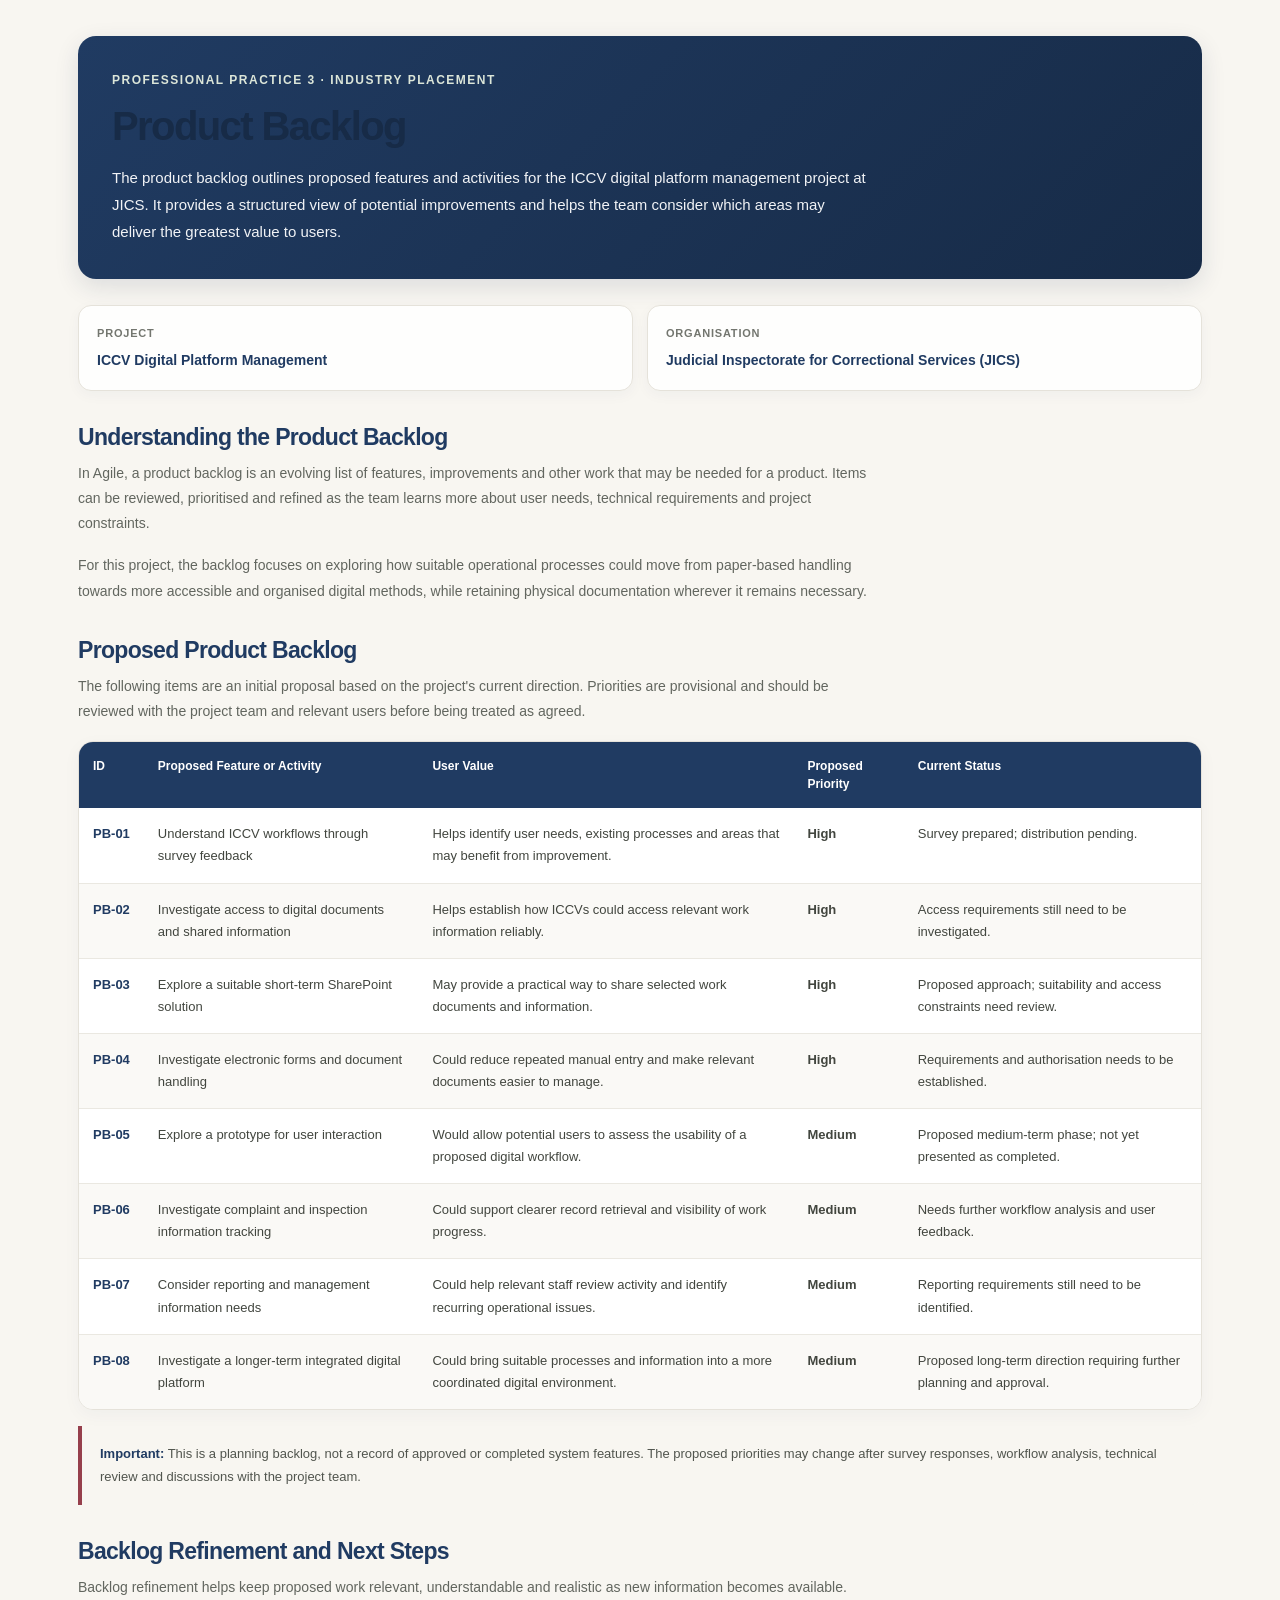
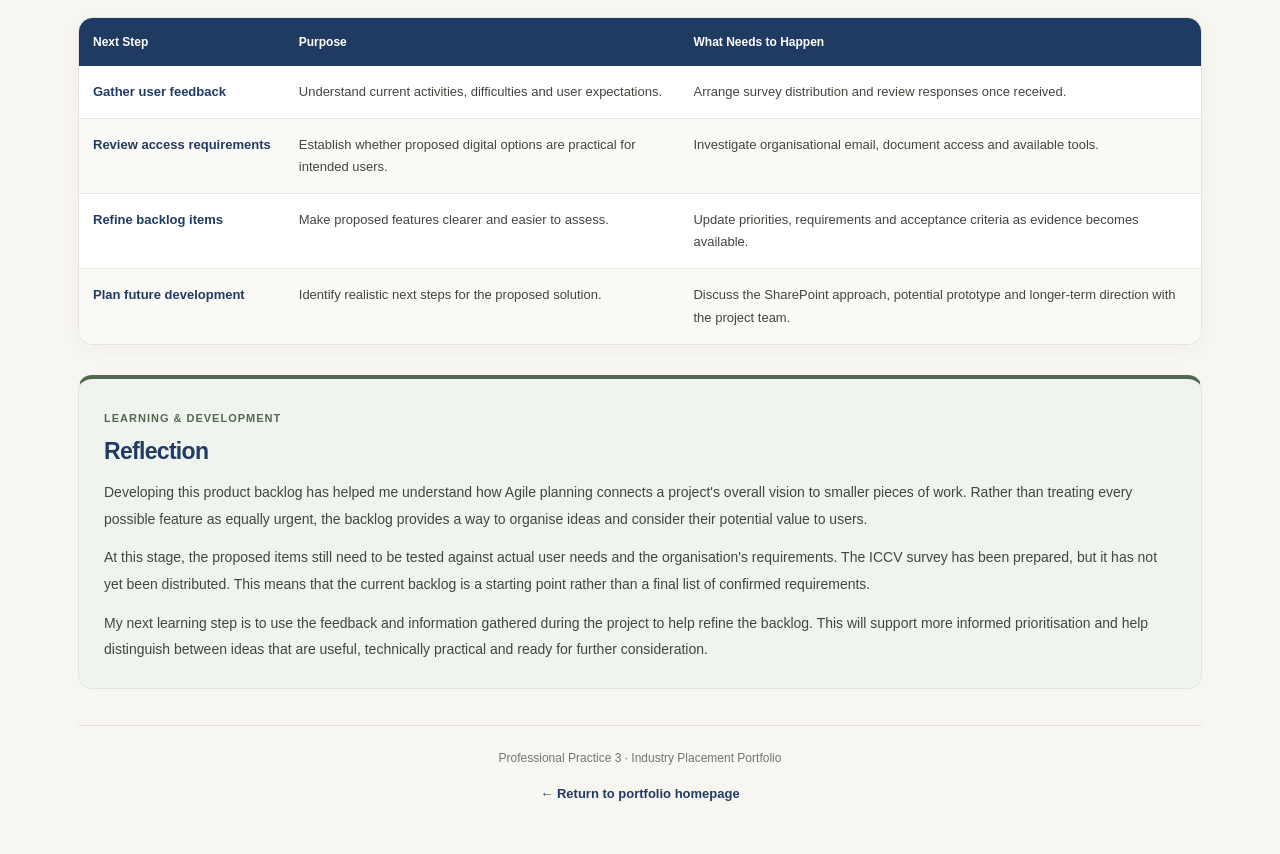
==== product-backlog.html @ 4d955554 "Create product-backlog.html" ====
<!DOCTYPE html>
<html lang="en">
<head>
  <meta charset="UTF-8">
  <meta name="viewport" content="width=device-width, initial-scale=1.0">
  <meta name="description" content="Product backlog for the ICCV digital platform management project at JICS.">
  <title>Product Backlog | Nandipha Galada</title>
  <link rel="stylesheet" href="style.css">

  <style>
    .backlog-page {
      max-width: 1180px;
      margin: 0 auto;
      padding: 36px 28px 48px;
      color: #292B28;
    }

    .backlog-hero {
      padding: 34px;
      margin-bottom: 26px;
      border-radius: 18px;
      color: #FFFFFF;
      background: linear-gradient(135deg, #203B62, #172B47);
      box-shadow: 0 8px 24px rgba(23, 43, 71, 0.12);
    }

    .backlog-hero .eyebrow {
      margin: 0 0 10px;
      color: #DCE6D9;
      font-size: 12px;
      font-weight: 700;
      letter-spacing: 1.5px;
      text-transform: uppercase;
    }

    .backlog-hero h1 {
      margin: 0 0 14px;
      font-size: clamp(28px, 4vw, 40px);
      line-height: 1.2;
    }

    .backlog-hero p {
      max-width: 760px;
      margin: 0;
      color: #F1F3F6;
      font-size: 15px;
      line-height: 1.8;
    }

    .backlog-meta {
      display: grid;
      grid-template-columns: repeat(2, minmax(0, 1fr));
      gap: 14px;
      margin-bottom: 30px;
    }

    .meta-card {
      padding: 18px;
      border: 1px solid #E5E2DA;
      border-radius: 13px;
      background: rgba(255, 255, 255, 0.88);
      box-shadow: 0 4px 14px rgba(32, 59, 98, 0.04);
      transition: transform 0.2s ease, border-color 0.2s ease;
    }

    .meta-card:hover {
      transform: translateY(-3px);
      border-color: #A9BDA4;
    }

    .meta-card span {
      display: block;
      margin-bottom: 7px;
      color: #73766F;
      font-size: 11px;
      font-weight: 700;
      letter-spacing: 0.8px;
      text-transform: uppercase;
    }

    .meta-card strong {
      display: block;
      color: #203B62;
      font-size: 14px;
      line-height: 1.6;
      overflow-wrap: anywhere;
    }

    .backlog-section {
      margin-top: 30px;
    }

    .backlog-section h2 {
      margin: 0 0 8px;
      color: #203B62;
      font-size: 23px;
      line-height: 1.4;
    }

    .backlog-section .section-intro {
      margin: 0 0 17px;
      color: #62665F;
      font-size: 14px;
      line-height: 1.8;
    }

    .backlog-panel {
      overflow: hidden;
      border: 1px solid #E5E2DA;
      border-radius: 15px;
      background: #FFFFFF;
      box-shadow: 0 5px 18px rgba(32, 59, 98, 0.04);
    }

    .table-scroll {
      width: 100%;
      overflow-x: auto;
    }

    .backlog-table {
      width: 100%;
      border-collapse: collapse;
      text-align: left;
    }

    .backlog-table th {
      padding: 15px 14px;
      background: #203B62;
      color: #FFFFFF;
      font-size: 12px;
      font-weight: 700;
      line-height: 1.5;
      vertical-align: top;
    }

    .backlog-table td {
      padding: 15px 14px;
      border-bottom: 1px solid #EAE8E1;
      color: #42463F;
      font-size: 13px;
      line-height: 1.7;
      vertical-align: top;
    }

    .backlog-table tbody tr:last-child td {
      border-bottom: none;
    }

    .backlog-table tbody tr:nth-child(even) {
      background: #FAF9F6;
    }

    .backlog-table tbody tr:hover {
      background: #F0F4EE;
    }

    .backlog-table td:first-child {
      color: #203B62;
      font-weight: 700;
      white-space: nowrap;
    }

    .priority {
      color: #203B62;
      font-weight: 700;
      white-space: nowrap;
    }

    .backlog-note {
      margin-top: 16px;
      padding: 16px 18px;
      border-left: 4px solid #963F4C;
      border-radius: 0 10px 10px 0;
      background: #F8F6F1;
      color: #51554E;
      font-size: 13px;
      line-height: 1.8;
    }

    .backlog-note strong {
      color: #203B62;
    }

    .refinement-list {
      margin: 0;
      padding-left: 21px;
      color: #42463F;
      font-size: 14px;
      line-height: 1.9;
    }

    .refinement-list li {
      margin-bottom: 8px;
      padding-left: 4px;
    }

    .reflection-panel {
      margin-top: 30px;
      padding: 25px;
      border: 1px solid #E0E7DC;
      border-top: 4px solid #52684F;
      border-radius: 14px;
      background: #F0F4EE;
    }

    .reflection-label {
      display: inline-block;
      margin-bottom: 10px;
      color: #52684F;
      font-size: 11px;
      font-weight: 700;
      letter-spacing: 1px;
      text-transform: uppercase;
    }

    .reflection-panel h2 {
      margin: 0 0 12px;
      color: #203B62;
      font-size: 23px;
    }

    .reflection-panel p {
      margin: 0 0 12px;
      color: #42463F;
      font-size: 14px;
      line-height: 1.9;
    }

    .reflection-panel p:last-child {
      margin-bottom: 0;
    }

    .backlog-footer {
      margin-top: 36px;
      padding-top: 22px;
      border-top: 1px solid #E5E2DA;
      text-align: center;
    }

    .backlog-footer p {
      margin: 0 0 12px;
      color: #73766F;
      font-size: 12px;
      line-height: 1.7;
    }

    .back-link {
      display: inline-block;
      color: #203B62;
      font-size: 13px;
      font-weight: 700;
      text-decoration: none;
    }

    .back-link:hover {
      color: #963F4C;
      text-decoration: underline;
    }

    @media (max-width: 760px) {
      .backlog-page {
        padding: 24px 16px 36px;
      }

      .backlog-hero {
        padding: 25px 21px;
      }

      .backlog-meta {
        grid-template-columns: 1fr;
      }

      .backlog-table {
        min-width: 900px;
      }

      .backlog-section h2,
      .reflection-panel h2 {
        font-size: 21px;
      }

      .reflection-panel {
        padding: 20px;
      }
    }

    @media print {
      .back-link {
        display: none;
      }

      .backlog-page {
        max-width: none;
        padding: 0;
      }

      .backlog-panel,
      .meta-card,
      .reflection-panel {
        box-shadow: none;
      }

      .table-scroll {
        overflow: visible;
      }

      .backlog-table {
        min-width: 0;
        font-size: 10px;
      }

      .backlog-table th,
      .backlog-table td {
        padding: 8px;
      }
    }
  </style>
</head>

<body>
  <main class="backlog-page">

    <header class="backlog-hero">
      <p class="eyebrow">Professional Practice 3 · Industry Placement</p>
      <h1>Product Backlog</h1>
      <p>
        The product backlog outlines proposed features and activities for
        the ICCV digital platform management project at JICS. It provides
        a structured view of potential improvements and helps the team
        consider which areas may deliver the greatest value to users.
      </p>
    </header>

    <section class="backlog-meta" aria-label="Project information">
      <article class="meta-card">
        <span>Project</span>
        <strong>ICCV Digital Platform Management</strong>
      </article>

      <article class="meta-card">
        <span>Organisation</span>
        <strong>Judicial Inspectorate for Correctional Services (JICS)</strong>
      </article>
    </section>

    <section class="backlog-section">
      <h2>Understanding the Product Backlog</h2>
      <p class="section-intro">
        In Agile, a product backlog is an evolving list of features,
        improvements and other work that may be needed for a product.
        Items can be reviewed, prioritised and refined as the team learns
        more about user needs, technical requirements and project constraints.
      </p>
      <p class="section-intro">
        For this project, the backlog focuses on exploring how suitable
        operational processes could move from paper-based handling towards
        more accessible and organised digital methods, while retaining
        physical documentation wherever it remains necessary.
      </p>
    </section>

    <section class="backlog-section">
      <h2>Proposed Product Backlog</h2>
      <p class="section-intro">
        The following items are an initial proposal based on the project's
        current direction. Priorities are provisional and should be reviewed
        with the project team and relevant users before being treated as agreed.
      </p>

      <div class="backlog-panel">
        <div class="table-scroll">
          <table class="backlog-table">
            <thead>
              <tr>
                <th scope="col">ID</th>
                <th scope="col">Proposed Feature or Activity</th>
                <th scope="col">User Value</th>
                <th scope="col">Proposed Priority</th>
                <th scope="col">Current Status</th>
              </tr>
            </thead>

            <tbody>
              <tr>
                <td>PB-01</td>
                <td>Understand ICCV workflows through survey feedback</td>
                <td>Helps identify user needs, existing processes and areas that may benefit from improvement.</td>
                <td class="priority">High</td>
                <td>Survey prepared; distribution pending.</td>
              </tr>

              <tr>
                <td>PB-02</td>
                <td>Investigate access to digital documents and shared information</td>
                <td>Helps establish how ICCVs could access relevant work information reliably.</td>
                <td class="priority">High</td>
                <td>Access requirements still need to be investigated.</td>
              </tr>

              <tr>
                <td>PB-03</td>
                <td>Explore a suitable short-term SharePoint solution</td>
                <td>May provide a practical way to share selected work documents and information.</td>
                <td class="priority">High</td>
                <td>Proposed approach; suitability and access constraints need review.</td>
              </tr>

              <tr>
                <td>PB-04</td>
                <td>Investigate electronic forms and document handling</td>
                <td>Could reduce repeated manual entry and make relevant documents easier to manage.</td>
                <td class="priority">High</td>
                <td>Requirements and authorisation needs to be established.</td>
              </tr>

              <tr>
                <td>PB-05</td>
                <td>Explore a prototype for user interaction</td>
                <td>Would allow potential users to assess the usability of a proposed digital workflow.</td>
                <td class="priority">Medium</td>
                <td>Proposed medium-term phase; not yet presented as completed.</td>
              </tr>

              <tr>
                <td>PB-06</td>
                <td>Investigate complaint and inspection information tracking</td>
                <td>Could support clearer record retrieval and visibility of work progress.</td>
                <td class="priority">Medium</td>
                <td>Needs further workflow analysis and user feedback.</td>
              </tr>

              <tr>
                <td>PB-07</td>
                <td>Consider reporting and management information needs</td>
                <td>Could help relevant staff review activity and identify recurring operational issues.</td>
                <td class="priority">Medium</td>
                <td>Reporting requirements still need to be identified.</td>
              </tr>

              <tr>
                <td>PB-08</td>
                <td>Investigate a longer-term integrated digital platform</td>
                <td>Could bring suitable processes and information into a more coordinated digital environment.</td>
                <td class="priority">Medium</td>
                <td>Proposed long-term direction requiring further planning and approval.</td>
              </tr>
            </tbody>
          </table>
        </div>
      </div>

      <div class="backlog-note">
        <strong>Important:</strong> This is a planning backlog, not
        a record of approved or completed system features. The proposed
        priorities may change after survey responses, workflow analysis,
        technical review and discussions with the project team.
      </div>
    </section>

    <section class="backlog-section">
      <h2>Backlog Refinement and Next Steps</h2>
      <p class="section-intro">
        Backlog refinement helps keep proposed work relevant, understandable
        and realistic as new information becomes available.
      </p>

      <div class="backlog-panel">
        <div class="table-scroll">
          <table class="backlog-table">
            <thead>
              <tr>
                <th scope="col">Next Step</th>
                <th scope="col">Purpose</th>
                <th scope="col">What Needs to Happen</th>
              </tr>
            </thead>

            <tbody>
              <tr>
                <td>Gather user feedback</td>
                <td>Understand current activities, difficulties and user expectations.</td>
                <td>Arrange survey distribution and review responses once received.</td>
              </tr>

              <tr>
                <td>Review access requirements</td>
                <td>Establish whether proposed digital options are practical for intended users.</td>
                <td>Investigate organisational email, document access and available tools.</td>
              </tr>

              <tr>
                <td>Refine backlog items</td>
                <td>Make proposed features clearer and easier to assess.</td>
                <td>Update priorities, requirements and acceptance criteria as evidence becomes available.</td>
              </tr>

              <tr>
                <td>Plan future development</td>
                <td>Identify realistic next steps for the proposed solution.</td>
                <td>Discuss the SharePoint approach, potential prototype and longer-term direction with the project team.</td>
              </tr>
            </tbody>
          </table>
        </div>
      </div>
    </section>

    <section class="reflection-panel">
      <span class="reflection-label">Learning &amp; Development</span>
      <h2>Reflection</h2>

      <p>
        Developing this product backlog has helped me understand
        how Agile planning connects a project's overall vision to smaller
        pieces of work. Rather than treating every possible feature as
        equally urgent, the backlog provides a way to organise ideas and
        consider their potential value to users.
      </p>

      <p>
        At this stage, the proposed items still need to be tested against
        actual user needs and the organisation's requirements. The ICCV
        survey has been prepared, but it has not yet been distributed.
        This means that the current backlog is a starting point rather
        than a final list of confirmed requirements.
      </p>

      <p>
        My next learning step is to use the feedback and information
        gathered during the project to help refine the backlog. This will
        support more informed prioritisation and help distinguish between
        ideas that are useful, technically practical and ready for further
        consideration.
      </p>
    </section>

    <footer class="backlog-footer">
      <p>Professional Practice 3 · Industry Placement Portfolio</p>
      <a class="back-link" href="index.html">
        &larr; Return to portfolio homepage
      </a>
    </footer>

  </main>
</body>
</html>
---- style.css ----
:root {
  --navy: #203B62;
  --navy-dark: #172B47;
  --burgundy: #963F4C;
  --green: #477456;
  --cream: #F8F6F1;
  --paper: #FFFFFF;
  --ink: #292E35;
  --muted: #59616B;
  --line: #DFE2E6;
  --soft-blue: #EDF2F8;
  --soft-red: #F8ECEC;
  --soft-green: #EDF4EF;
  --shadow: 0 6px 22px rgba(28, 43, 62, .055);
}

* {
  box-sizing: border-box;
}

html {
  scroll-behavior: smooth;
  scroll-padding-top: 24px;
}

body {
  margin: 0;
  background: var(--cream);
  color: var(--ink);
  font-family: Inter, "Segoe UI", Arial, sans-serif;
  font-size: 15px;
  line-height: 1.7;
}

a {
  color: inherit;
  text-decoration: none;
}

img {
  max-width: 100%;
}

/* SIDEBAR */

.sidebar {
  width: 252px;
  position: fixed;
  inset: 0 auto 0 0;
  background: var(--navy-dark);
  color: var(--paper);
  padding: 28px 18px;
  display: flex;
  flex-direction: column;
  z-index: 10;
  overflow-y: auto;
}

.brand {
  display: flex;
  align-items: center;
  gap: 12px;
  padding: 0 8px 30px;
}

.brand-mark {
  display: grid;
  place-items: center;
  width: 46px;
  height: 46px;
  flex-shrink: 0;
  border-radius: 12px;
  background: var(--paper);
  color: var(--navy);
  border: 2px solid #D7E2EE;
  font-size: 15px;
  font-weight: 800;
  letter-spacing: .04em;
  transition: transform .2s ease;
}

.brand:hover .brand-mark {
  transform: rotate(-4deg) scale(1.04);
}

.brand strong,
.brand small {
  display: block;
}

.brand strong {
  font-size: 14px;
  letter-spacing: -.02em;
}

.brand small {
  color: #E0E6EE;
  font-size: 12px;
  margin-top: 2px;
}

.nav-label,
.eyebrow {
  font-size: 12px;
  font-weight: 800;
  letter-spacing: .11em;
}

.nav-label {
  color: #D4DCE7;
  margin: 8px 10px 12px;
}

.sidebar nav {
  display: grid;
  gap: 5px;
}

.nav-link {
  padding: 10px 12px;
  border-radius: 9px;
  font-size: 14px;
  color: #F0F3F7;
  transition: background .2s ease, transform .2s ease;
}

.nav-link:hover {
  background: #304A6D;
  color: var(--paper);
  transform: translateX(2px);
}

.nav-link.active {
  background: #304A6D;
  color: var(--paper);
  box-shadow: inset 3px 0 var(--burgundy);
}

.sidebar-note {
  margin-top: auto;
  display: flex;
  align-items: center;
  gap: 10px;
  border-top: 1px solid #43536B;
  padding: 20px 8px 0;
}

.note-dot {
  width: 10px;
  height: 10px;
  flex-shrink: 0;
  background: #83B28E;
  border-radius: 50%;
}

.sidebar-note strong,
.sidebar-note small {
  display: block;
}

.sidebar-note strong {
  font-size: 13px;
}

.sidebar-note small {
  font-size: 12px;
  color: #D4DCE7;
}

/* MAIN CONTENT */

.main-content {
  margin-left: 252px;
  max-width: 1600px;
  padding: 0 44px;
}

.topbar {
  min-height: 72px;
  display: flex;
  align-items: center;
  justify-content: space-between;
  gap: 16px;
  border-bottom: 1px solid var(--line);
  color: var(--muted);
  font-size: 13px;
}

.topbar-tag {
  border: 1px solid #D8DEE7;
  border-radius: 99px;
  padding: 7px 12px;
  color: var(--navy);
  background: var(--paper);
  font-weight: 650;
}

/* INTRODUCTION */

.hero {
  padding: 28px 0 12px;
}

/* GLASS METADATA BOXES */

.hero-meta {
  display: grid;
  grid-template-columns: repeat(3, minmax(0, 1fr));
  gap: 14px;
  margin-bottom: 24px;
}

.hero-meta > div {
  min-width: 0;
  min-height: 94px;
  padding: 17px 18px;
  border: 1px solid rgba(255, 255, 255, .85);
  border-radius: 14px;
  background: rgba(255, 255, 255, .58);
  backdrop-filter: blur(12px);
  -webkit-backdrop-filter: blur(12px);
  box-shadow: 0 5px 18px rgba(32, 59, 98, .06);
  transition:
    background .25s ease,
    border-color .25s ease,
    box-shadow .25s ease,
    transform .25s ease;
}

.hero-meta > div:hover {
  background: rgba(220, 230, 217, .82);
  border-color: rgba(71, 116, 86, .55);
  box-shadow: 0 8px 24px rgba(71, 116, 86, .16);
  transform: translateY(-3px);
}

.hero-meta small,
.hero-meta strong {
  display: block;
}

.hero-meta small {
  color: var(--burgundy);
  font-size: 11px;
  font-weight: 800;
  letter-spacing: .09em;
  margin-bottom: 8px;
}

.hero-meta strong {
  color: var(--navy-dark);
  font-size: 14px;
  line-height: 1.55;
  font-weight: 650;
  overflow-wrap: anywhere;
}

.eyebrow {
  color: var(--burgundy);
  margin: 0 0 8px;
}

.hero-background {
  position: relative;
  isolation: isolate;
  min-height: 300px;
  display: flex;
  align-items: center;
  padding: 30px;
  overflow: hidden;
  border: 1px solid #E0E2DE;
  border-radius: 17px;
  background: #E8EAE5;
  box-shadow: var(--shadow);
}

/*
  Your personal photo can be added later as a background image.
  Keep the text panel in place so the writing stays readable.
*/

.hero-background::before {
  content: "";
  position: absolute;
  inset: 0;
  z-index: -1;
  background: linear-gradient(
    110deg,
    rgba(248, 246, 241, .97) 0%,
    rgba(248, 246, 241, .91) 62%,
    rgba(248, 246, 241, .72) 100%
  );
}

.hero-content {
  width: 100%;
  max-width: 760px;
  padding: 24px 26px;
  border: 1px solid rgba(255, 255, 255, .85);
  border-radius: 13px;
  background: rgba(255, 255, 255, .82);
  box-shadow: 0 4px 18px rgba(28, 43, 62, .04);
}

h1 {
  color: var(--navy-dark);
  font-size: clamp(34px, 3.5vw, 48px);
  line-height: 1.16;
  letter-spacing: -.04em;
  margin: 0 0 15px;
  font-weight: 800;
}

.hero-greeting {
  font-size: 17px;
  font-weight: 750;
  color: var(--navy);
  margin: 0 0 5px;
}

.hero-copy {
  color: #3F4650;
  max-width: 700px;
  font-size: 15px;
  line-height: 1.75;
  margin: 0 0 10px;
}

.hero-copy:last-child {
  margin-bottom: 0;
}

/* SECTION HEADINGS */

.section-block {
  padding: 30px 0 4px;
  scroll-margin-top: 24px;
}

.section-heading {
  display: flex;
  justify-content: space-between;
  align-items: flex-end;
  gap: 20px;
  margin-bottom: 17px;
}

.section-heading .eyebrow {
  margin-bottom: 4px;
}

h2 {
  font-size: clamp(23px, 2.4vw, 29px);
  letter-spacing: -.03em;
  line-height: 1.3;
  margin: 0;
  color: var(--navy-dark);
}

h3 {
  color: var(--navy-dark);
  font-size: 19px;
  line-height: 1.4;
  margin: 0 0 10px;
}

.muted {
  color: var(--muted);
  font-size: 14px;
  line-height: 1.65;
  max-width: 330px;
  margin: 0 0 2px;
}

/* INSIDE JICS */

.jics-panel {
  display: grid;
  grid-template-columns: 190px minmax(0, 1fr);
  align-items: center;
  gap: 25px;
  padding: 24px;
}

.jics-emblem {
  min-height: 160px;
  display: flex;
  align-items: center;
  justify-content: center;
  padding: 15px;
  border: 1px solid var(--line);
  border-radius: 12px;
  background: #FFFFFF;
}

.jics-emblem img {
  display: block;
  width: 100%;
  max-width: 160px;
  max-height: 170px;
  object-fit: contain;
}

.jics-information {
  min-width: 0;
}

.jics-information p {
  color: #414852;
  font-size: 15px;
  line-height: 1.75;
  margin: 0 0 10px;
}

.jics-information p:last-child {
  margin-bottom: 0;
}

/* PORTFOLIO CARDS */

.summary-grid {
  display: grid;
  grid-template-columns: repeat(3, minmax(0, 1fr));
  gap: 14px;
}

.summary-card {
  position: relative;
  min-width: 0;
  min-height: 155px;
  display: flex;
  flex-direction: column;
  padding: 19px;
  border: 1px solid var(--line);
  border-top: 4px solid var(--navy);
  border-radius: 12px;
  background: var(--paper);
  box-shadow: var(--shadow);
  transition: transform .2s ease, box-shadow .2s ease;
}

.card-burgundy {
  border-top-color: var(--burgundy);
}

.card-green {
  border-top-color: var(--green);
}

.card-navy {
  border-top-color: var(--navy);
}

.summary-card:hover {
  transform: translateY(-3px);
  box-shadow: 0 12px 25px rgba(28, 43, 62, .10);
}

.summary-card:focus-visible,
.nav-link:focus-visible,
.brand:focus-visible {
  outline: 3px solid var(--burgundy);
  outline-offset: 4px;
}

.card-number {
  color: var(--burgundy);
  font-size: 12px;
  font-weight: 800;
  letter-spacing: .1em;
  margin-bottom: 9px;
}

.card-title {
  font-size: 16px;
  line-height: 1.45;
  font-weight: 750;
  margin-bottom: 6px;
  padding-right: 18px;
  color: var(--navy-dark);
}

.card-desc {
  color: #4F5660;
  font-size: 14px;
  line-height: 1.6;
}

.card-arrow {
  position: absolute;
  right: 16px;
  top: 12px;
  color: var(--green);
  font-size: 20px;
  transition: transform .2s ease;
}

.summary-card:hover .card-arrow {
  transform: translate(2px, -2px);
}

/* PANELS AND OVERALL REFLECTION */

.panel {
  min-width: 0;
  padding: 22px;
  border: 1px solid var(--line);
  border-radius: 13px;
  background: var(--paper);
  box-shadow: var(--shadow);
}

.overall-panel {
  min-height: 0;
}

.section-intro {
  color: #3F4650;
  font-size: 15px;
  margin: 0 0 16px;
  max-width: 800px;
}

.reflection-checklist {
  display: grid;
  grid-template-columns: repeat(2, minmax(0, 1fr));
  gap: 13px 25px;
  list-style: none;
  padding: 0;
  margin: 18px 0;
}

.reflection-checklist li {
  position: relative;
  padding-left: 28px;
  font-size: 14px;
  line-height: 1.65;
}

.reflection-checklist li::before {
  content: "✓";
  position: absolute;
  left: 0;
  top: 3px;
  display: grid;
  place-items: center;
  width: 18px;
  height: 18px;
  background: var(--soft-green);
  color: var(--green);
  border-radius: 50%;
  font-size: 12px;
  font-weight: 800;
}

.small-note {
  border-top: 1px solid var(--line);
  padding-top: 13px;
  font-size: 12px;
  line-height: 1.75;
  color: var(--muted);
  margin-bottom: 0;
}

/* FOOTER */

.footer {
  margin-top: 40px;
  padding: 19px 0 25px;
  border-top: 1px solid var(--line);
  display: flex;
  justify-content: space-between;
  gap: 12px;
  color: var(--muted);
  font-size: 12px;
}

/* MOBILE MENU */

.menu-toggle {
  display: none;
}

/* TABLET */

@media (max-width: 1100px) {
  .main-content {
    padding: 0 28px;
  }

  .hero-meta {
    gap: 10px;
  }

  .hero-meta > div {
    padding: 12px;
  }

  .summary-grid {
    grid-template-columns: repeat(2, minmax(0, 1fr));
  }

  .jics-panel {
    grid-template-columns: 155px minmax(0, 1fr);
    gap: 20px;
  }
}

/* MOBILE */

@media (max-width: 760px) {
  .sidebar {
    transform: translateX(-100%);
    transition: transform .25s ease;
    box-shadow: 12px 0 30px rgba(0, 0, 0, .14);
  }

  .sidebar.open {
    transform: translateX(0);
  }

  .main-content {
    margin-left: 0;
    padding: 0 18px;
  }

  .menu-toggle {
    display: grid;
    place-items: center;
    position: fixed;
    z-index: 20;
    top: 14px;
    left: 14px;
    width: 40px;
    height: 40px;
    border: 1px solid var(--line);
    border-radius: 10px;
    background: var(--paper);
    color: var(--navy);
    font-size: 18px;
    cursor: pointer;
  }

  .topbar {
    padding-left: 50px;
    min-height: 68px;
  }

  .topbar-tag {
    display: none;
  }

  .hero {
    padding-top: 22px;
  }

  .hero-meta {
    grid-template-columns: 1fr;
    gap: 9px;
    margin-bottom: 18px;
  }

  .hero-meta > div {
    min-height: 0;
    padding: 12px 14px;
  }

  h1 {
    font-size: clamp(32px, 8vw, 42px);
  }

  .hero-background {
    min-height: 0;
    padding: 12px;
  }

  .hero-content {
    padding: 19px;
  }

  .hero-greeting {
    font-size: 16px;
  }

  .hero-copy {
    font-size: 15px;
    line-height: 1.7;
  }

  .section-block {
    padding-top: 27px;
  }

  .section-heading {
    align-items: flex-start;
    flex-direction: column;
    gap: 8px;
  }

  .jics-panel {
    grid-template-columns: 1fr;
    gap: 17px;
    padding: 17px;
  }

  .jics-emblem {
    min-height: 135px;
  }

  .jics-emblem img {
    max-height: 140px;
  }

  .summary-grid {
    grid-template-columns: 1fr;
  }

  .summary-card {
    min-height: 135px;
  }

  .reflection-checklist {
    grid-template-columns: 1fr;
    gap: 11px;
  }

  .panel {
    padding: 18px;
  }

  .footer {
    flex-direction: column;
    gap: 6px;
  }
}

/* REDUCED MOTION ACCESSIBILITY */

@media (prefers-reduced-motion: reduce) {
  *,
  *::before,
  *::after {
    scroll-behavior: auto !important;
    transition-duration: .01ms !important;
    animation-duration: .01ms !important;
    animation-iteration-count: 1 !important;
  }
}
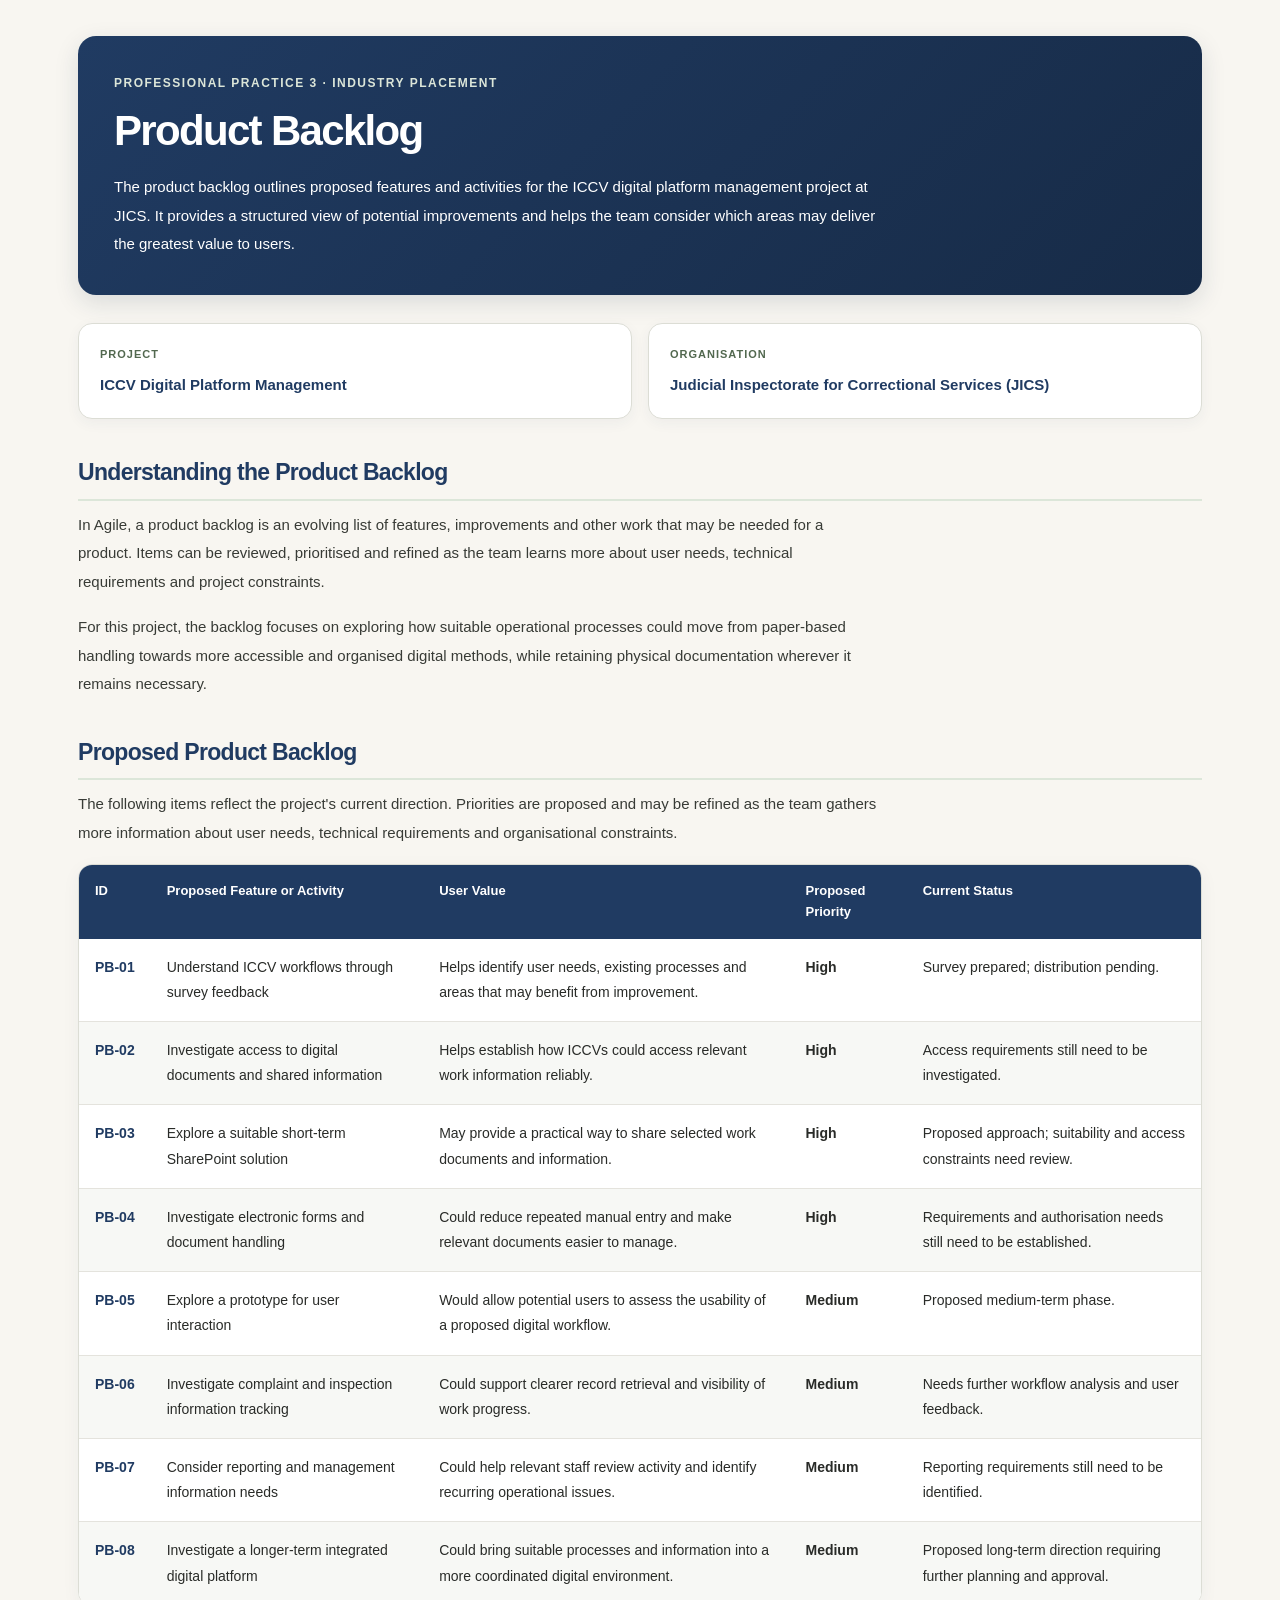
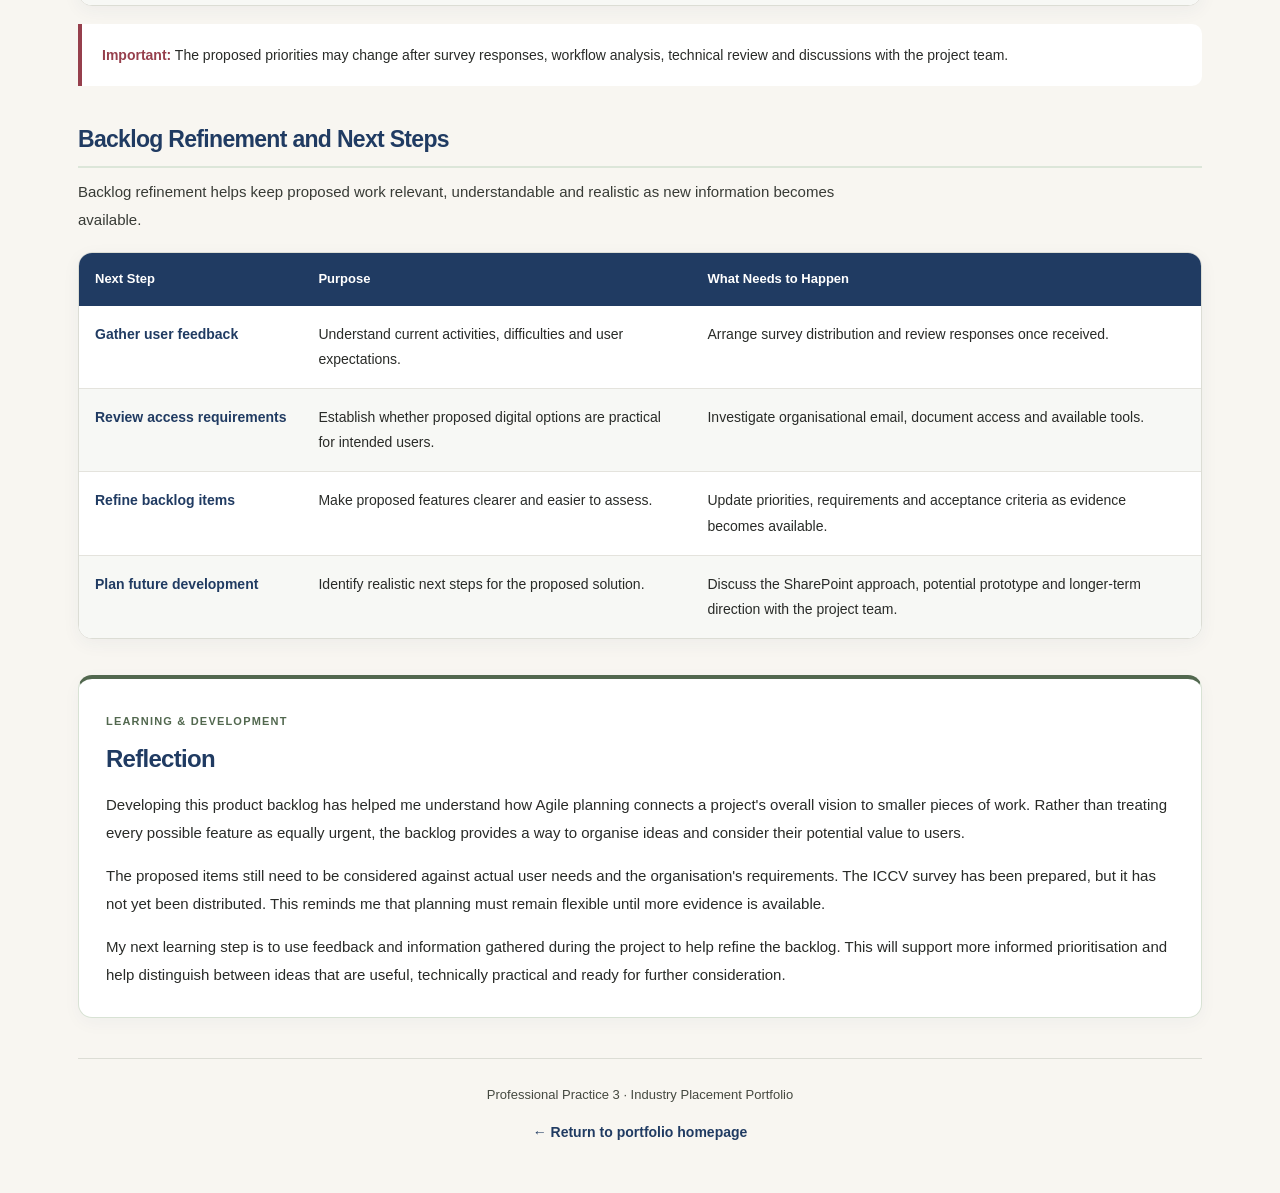
==== commit df3483d4: "Update product-backlog.html" ====
--- a/product-backlog.html
+++ b/product-backlog.html
@@ -12,16 +12,20 @@
       max-width: 1180px;
       margin: 0 auto;
       padding: 36px 28px 48px;
+      background: #F8F6F1;
       color: #292B28;
+      font-family: Arial, Helvetica, sans-serif;
+      font-size: 15px;
+      line-height: 1.8;
     }
 
     .backlog-hero {
-      padding: 34px;
-      margin-bottom: 26px;
+      padding: 36px;
+      margin-bottom: 28px;
       border-radius: 18px;
       color: #FFFFFF;
       background: linear-gradient(135deg, #203B62, #172B47);
-      box-shadow: 0 8px 24px rgba(23, 43, 71, 0.12);
+      box-shadow: 0 8px 24px rgba(23, 43, 71, 0.13);
     }
 
     .backlog-hero .eyebrow {
@@ -34,82 +38,88 @@
     }
 
     .backlog-hero h1 {
-      margin: 0 0 14px;
-      font-size: clamp(28px, 4vw, 40px);
-      line-height: 1.2;
+      margin: 0 0 16px;
+      color: #FFFFFF;
+      font-size: clamp(30px, 4vw, 42px);
+      font-weight: 700;
+      line-height: 1.25;
     }
 
     .backlog-hero p {
-      max-width: 760px;
+      max-width: 780px;
       margin: 0;
-      color: #F1F3F6;
+      color: #FFFFFF;
       font-size: 15px;
-      line-height: 1.8;
+      line-height: 1.9;
     }
 
     .backlog-meta {
       display: grid;
       grid-template-columns: repeat(2, minmax(0, 1fr));
-      gap: 14px;
-      margin-bottom: 30px;
+      gap: 16px;
+      margin-bottom: 34px;
     }
 
     .meta-card {
-      padding: 18px;
-      border: 1px solid #E5E2DA;
-      border-radius: 13px;
-      background: rgba(255, 255, 255, 0.88);
-      box-shadow: 0 4px 14px rgba(32, 59, 98, 0.04);
+      padding: 21px;
+      border: 1px solid #DCDDD5;
+      border-radius: 14px;
+      background: #FFFFFF;
+      box-shadow: 0 4px 14px rgba(32, 59, 98, 0.05);
       transition: transform 0.2s ease, border-color 0.2s ease;
     }
 
     .meta-card:hover {
       transform: translateY(-3px);
-      border-color: #A9BDA4;
+      border-color: #52684F;
     }
 
     .meta-card span {
       display: block;
       margin-bottom: 7px;
-      color: #73766F;
+      color: #52684F;
       font-size: 11px;
       font-weight: 700;
-      letter-spacing: 0.8px;
+      letter-spacing: 1px;
       text-transform: uppercase;
     }
 
     .meta-card strong {
       display: block;
       color: #203B62;
-      font-size: 14px;
-      line-height: 1.6;
+      font-size: 15px;
+      font-weight: 700;
+      line-height: 1.7;
       overflow-wrap: anywhere;
     }
 
     .backlog-section {
-      margin-top: 30px;
+      margin-top: 36px;
     }
 
     .backlog-section h2 {
-      margin: 0 0 8px;
+      margin: 0 0 10px;
+      padding-bottom: 9px;
+      border-bottom: 2px solid #DCE6D9;
       color: #203B62;
       font-size: 23px;
-      line-height: 1.4;
+      font-weight: 700;
+      line-height: 1.5;
     }
 
     .backlog-section .section-intro {
       margin: 0 0 17px;
-      color: #62665F;
-      font-size: 14px;
-      line-height: 1.8;
+      color: #383B36;
+      font-size: 15px;
+      line-height: 1.9;
     }
 
     .backlog-panel {
       overflow: hidden;
-      border: 1px solid #E5E2DA;
-      border-radius: 15px;
+      border: 1px solid #DCDDD5;
+      border-radius: 14px;
       background: #FFFFFF;
-      box-shadow: 0 5px 18px rgba(32, 59, 98, 0.04);
+      box-shadow: 0 5px 18px rgba(32, 59, 98, 0.05);
     }
 
     .table-scroll {
@@ -120,40 +130,42 @@
     .backlog-table {
       width: 100%;
       border-collapse: collapse;
+      background: #FFFFFF;
       text-align: left;
     }
 
     .backlog-table th {
-      padding: 15px 14px;
+      padding: 16px;
       background: #203B62;
       color: #FFFFFF;
-      font-size: 12px;
-      font-weight: 700;
-      line-height: 1.5;
+      font-size: 13px;
+      font-weight: 700;
+      line-height: 1.6;
       vertical-align: top;
     }
 
     .backlog-table td {
-      padding: 15px 14px;
-      border-bottom: 1px solid #EAE8E1;
-      color: #42463F;
-      font-size: 13px;
-      line-height: 1.7;
+      padding: 16px;
+      border-bottom: 1px solid #E4E3DD;
+      background: #FFFFFF;
+      color: #292B28;
+      font-size: 14px;
+      line-height: 1.8;
       vertical-align: top;
+    }
+
+    .backlog-table tbody tr:nth-child(even) td {
+      background: #F7F8F5;
+    }
+
+    .backlog-table tbody tr:hover td {
+      background: #EDF2EA;
     }
 
     .backlog-table tbody tr:last-child td {
       border-bottom: none;
     }
 
-    .backlog-table tbody tr:nth-child(even) {
-      background: #FAF9F6;
-    }
-
-    .backlog-table tbody tr:hover {
-      background: #F0F4EE;
-    }
-
     .backlog-table td:first-child {
       color: #203B62;
       font-weight: 700;
@@ -167,87 +179,77 @@
     }
 
     .backlog-note {
-      margin-top: 16px;
-      padding: 16px 18px;
+      margin-top: 18px;
+      padding: 18px 20px;
       border-left: 4px solid #963F4C;
       border-radius: 0 10px 10px 0;
-      background: #F8F6F1;
-      color: #51554E;
+      background: #FFFFFF;
+      color: #292B28;
+      font-size: 14px;
+      line-height: 1.9;
+    }
+
+    .backlog-note strong {
+      color: #963F4C;
+    }
+
+    .reflection-panel {
+      margin-top: 36px;
+      padding: 27px;
+      border: 1px solid #D8E2D4;
+      border-top: 4px solid #52684F;
+      border-radius: 14px;
+      background: #FFFFFF;
+      box-shadow: 0 5px 18px rgba(32, 59, 98, 0.04);
+    }
+
+    .reflection-label {
+      display: inline-block;
+      margin-bottom: 9px;
+      color: #52684F;
+      font-size: 11px;
+      font-weight: 700;
+      letter-spacing: 1.2px;
+      text-transform: uppercase;
+    }
+
+    .reflection-panel h2 {
+      margin: 0 0 14px;
+      color: #203B62;
+      font-size: 24px;
+      font-weight: 700;
+      line-height: 1.5;
+    }
+
+    .reflection-panel p {
+      margin: 0 0 14px;
+      color: #292B28;
+      font-size: 15px;
+      line-height: 1.9;
+    }
+
+    .reflection-panel p:last-child {
+      margin-bottom: 0;
+    }
+
+    .backlog-footer {
+      margin-top: 40px;
+      padding-top: 24px;
+      border-top: 1px solid #DCDDD5;
+      text-align: center;
+    }
+
+    .backlog-footer p {
+      margin: 0 0 12px;
+      color: #454940;
       font-size: 13px;
       line-height: 1.8;
-    }
-
-    .backlog-note strong {
-      color: #203B62;
-    }
-
-    .refinement-list {
-      margin: 0;
-      padding-left: 21px;
-      color: #42463F;
-      font-size: 14px;
-      line-height: 1.9;
-    }
-
-    .refinement-list li {
-      margin-bottom: 8px;
-      padding-left: 4px;
-    }
-
-    .reflection-panel {
-      margin-top: 30px;
-      padding: 25px;
-      border: 1px solid #E0E7DC;
-      border-top: 4px solid #52684F;
-      border-radius: 14px;
-      background: #F0F4EE;
-    }
-
-    .reflection-label {
-      display: inline-block;
-      margin-bottom: 10px;
-      color: #52684F;
-      font-size: 11px;
-      font-weight: 700;
-      letter-spacing: 1px;
-      text-transform: uppercase;
-    }
-
-    .reflection-panel h2 {
-      margin: 0 0 12px;
-      color: #203B62;
-      font-size: 23px;
-    }
-
-    .reflection-panel p {
-      margin: 0 0 12px;
-      color: #42463F;
-      font-size: 14px;
-      line-height: 1.9;
-    }
-
-    .reflection-panel p:last-child {
-      margin-bottom: 0;
-    }
-
-    .backlog-footer {
-      margin-top: 36px;
-      padding-top: 22px;
-      border-top: 1px solid #E5E2DA;
-      text-align: center;
-    }
-
-    .backlog-footer p {
-      margin: 0 0 12px;
-      color: #73766F;
-      font-size: 12px;
-      line-height: 1.7;
     }
 
     .back-link {
       display: inline-block;
       color: #203B62;
-      font-size: 13px;
+      font-size: 14px;
       font-weight: 700;
       text-decoration: none;
     }
@@ -263,7 +265,7 @@
       }
 
       .backlog-hero {
-        padding: 25px 21px;
+        padding: 26px 22px;
       }
 
       .backlog-meta {
@@ -280,7 +282,17 @@
       }
 
       .reflection-panel {
-        padding: 20px;
+        padding: 21px;
+      }
+    }
+
+    @media (prefers-reduced-motion: reduce) {
+      .meta-card {
+        transition: none;
+      }
+
+      .meta-card:hover {
+        transform: none;
       }
     }
 
@@ -306,7 +318,6 @@
 
       .backlog-table {
         min-width: 0;
-        font-size: 10px;
       }
 
       .backlog-table th,
@@ -345,12 +356,14 @@
 
     <section class="backlog-section">
       <h2>Understanding the Product Backlog</h2>
+
       <p class="section-intro">
         In Agile, a product backlog is an evolving list of features,
         improvements and other work that may be needed for a product.
         Items can be reviewed, prioritised and refined as the team learns
         more about user needs, technical requirements and project constraints.
       </p>
+
       <p class="section-intro">
         For this project, the backlog focuses on exploring how suitable
         operational processes could move from paper-based handling towards
@@ -361,10 +374,12 @@
 
     <section class="backlog-section">
       <h2>Proposed Product Backlog</h2>
+
       <p class="section-intro">
-        The following items are an initial proposal based on the project's
-        current direction. Priorities are provisional and should be reviewed
-        with the project team and relevant users before being treated as agreed.
+        The following items reflect the project's current direction.
+        Priorities are proposed and may be refined as the team gathers
+        more information about user needs, technical requirements and
+        organisational constraints.
       </p>
 
       <div class="backlog-panel">
@@ -410,7 +425,7 @@
                 <td>Investigate electronic forms and document handling</td>
                 <td>Could reduce repeated manual entry and make relevant documents easier to manage.</td>
                 <td class="priority">High</td>
-                <td>Requirements and authorisation needs to be established.</td>
+                <td>Requirements and authorisation needs still need to be established.</td>
               </tr>
 
               <tr>
@@ -418,7 +433,7 @@
                 <td>Explore a prototype for user interaction</td>
                 <td>Would allow potential users to assess the usability of a proposed digital workflow.</td>
                 <td class="priority">Medium</td>
-                <td>Proposed medium-term phase; not yet presented as completed.</td>
+                <td>Proposed medium-term phase.</td>
               </tr>
 
               <tr>
@@ -450,15 +465,15 @@
       </div>
 
       <div class="backlog-note">
-        <strong>Important:</strong> This is a planning backlog, not
-        a record of approved or completed system features. The proposed
-        priorities may change after survey responses, workflow analysis,
-        technical review and discussions with the project team.
+        <strong>Important:</strong> The proposed priorities may change
+        after survey responses, workflow analysis, technical review and
+        discussions with the project team.
       </div>
     </section>
 
     <section class="backlog-section">
       <h2>Backlog Refinement and Next Steps</h2>
+
       <p class="section-intro">
         Backlog refinement helps keep proposed work relevant, understandable
         and realistic as new information becomes available.
@@ -510,32 +525,33 @@
       <h2>Reflection</h2>
 
       <p>
-        Developing this product backlog has helped me understand
-        how Agile planning connects a project's overall vision to smaller
+        Developing this product backlog has helped me understand how
+        Agile planning connects a project's overall vision to smaller
         pieces of work. Rather than treating every possible feature as
         equally urgent, the backlog provides a way to organise ideas and
         consider their potential value to users.
       </p>
 
       <p>
-        At this stage, the proposed items still need to be tested against
-        actual user needs and the organisation's requirements. The ICCV
-        survey has been prepared, but it has not yet been distributed.
-        This means that the current backlog is a starting point rather
-        than a final list of confirmed requirements.
+        The proposed items still need to be considered against actual
+        user needs and the organisation's requirements. The ICCV survey
+        has been prepared, but it has not yet been distributed. This
+        reminds me that planning must remain flexible until more evidence
+        is available.
       </p>
 
       <p>
-        My next learning step is to use the feedback and information
-        gathered during the project to help refine the backlog. This will
-        support more informed prioritisation and help distinguish between
-        ideas that are useful, technically practical and ready for further
+        My next learning step is to use feedback and information gathered
+        during the project to help refine the backlog. This will support
+        more informed prioritisation and help distinguish between ideas
+        that are useful, technically practical and ready for further
         consideration.
       </p>
     </section>
 
     <footer class="backlog-footer">
       <p>Professional Practice 3 · Industry Placement Portfolio</p>
+
       <a class="back-link" href="index.html">
         &larr; Return to portfolio homepage
       </a>
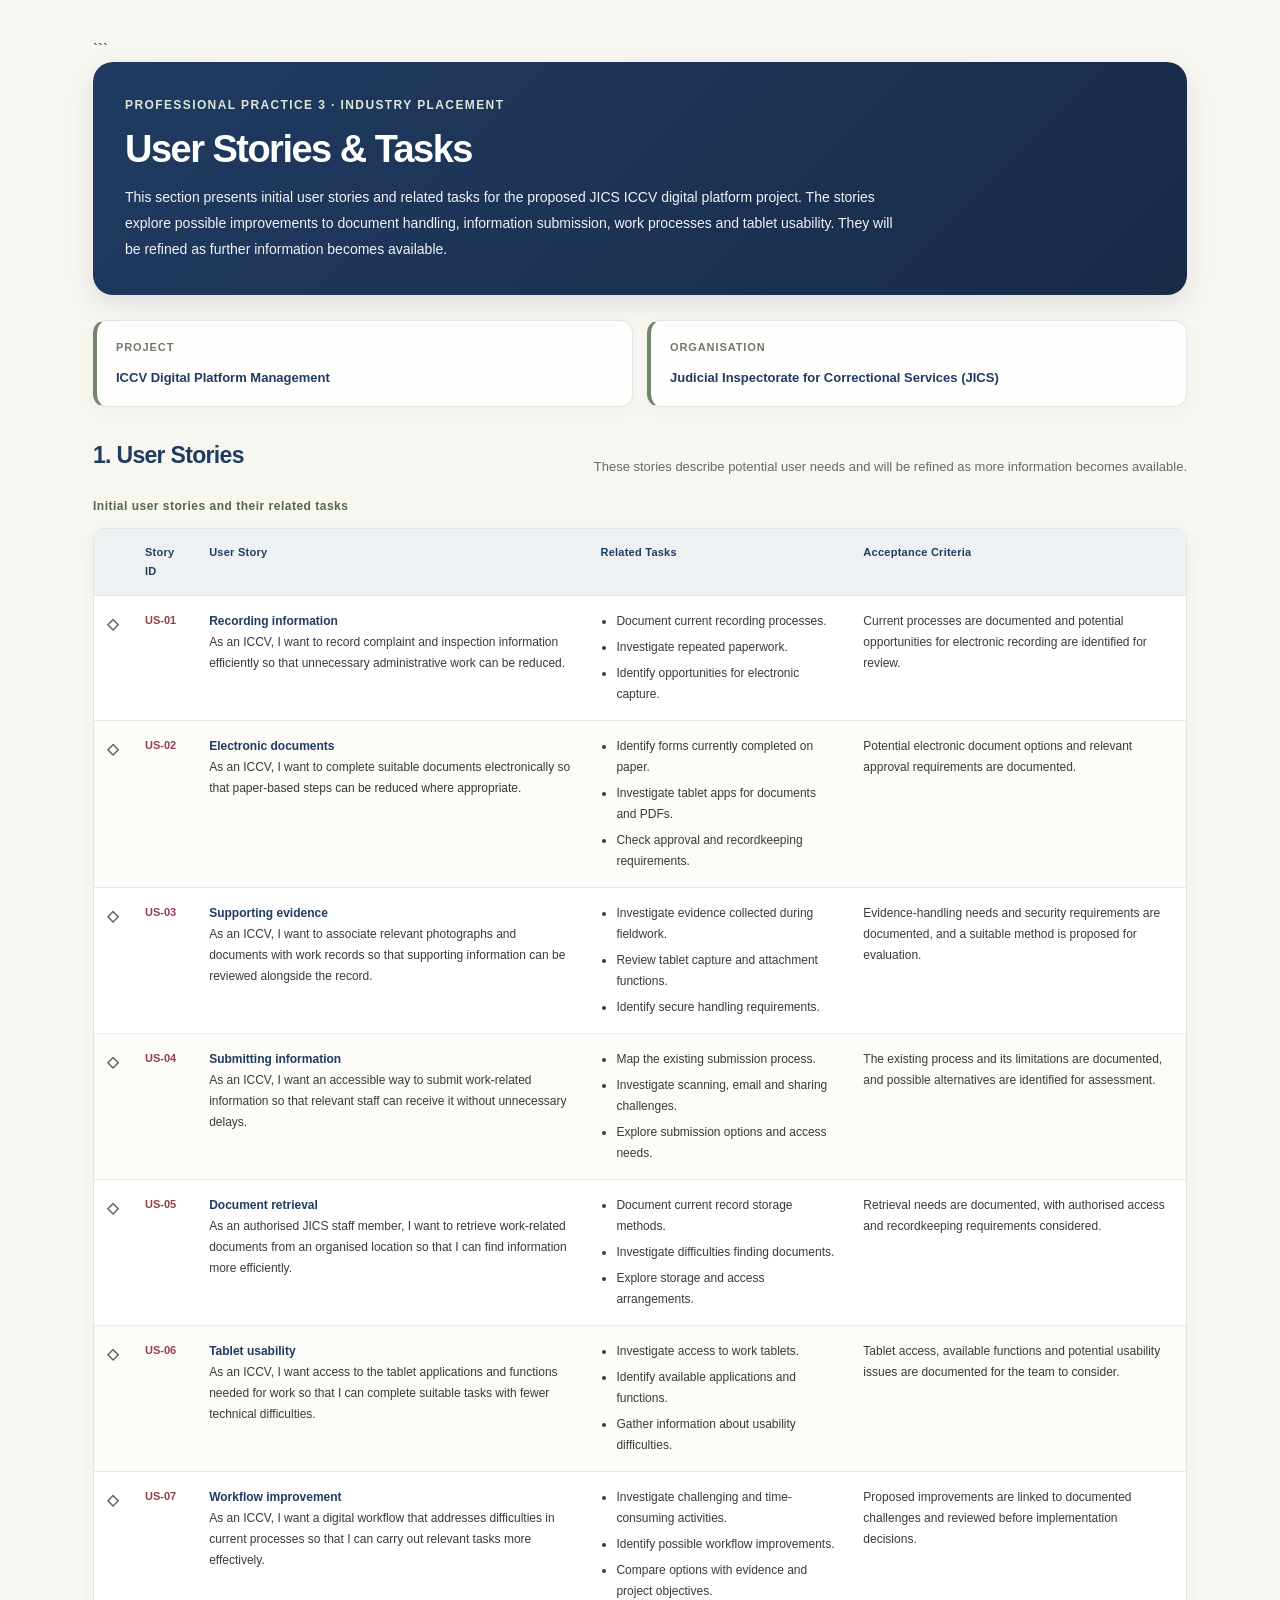
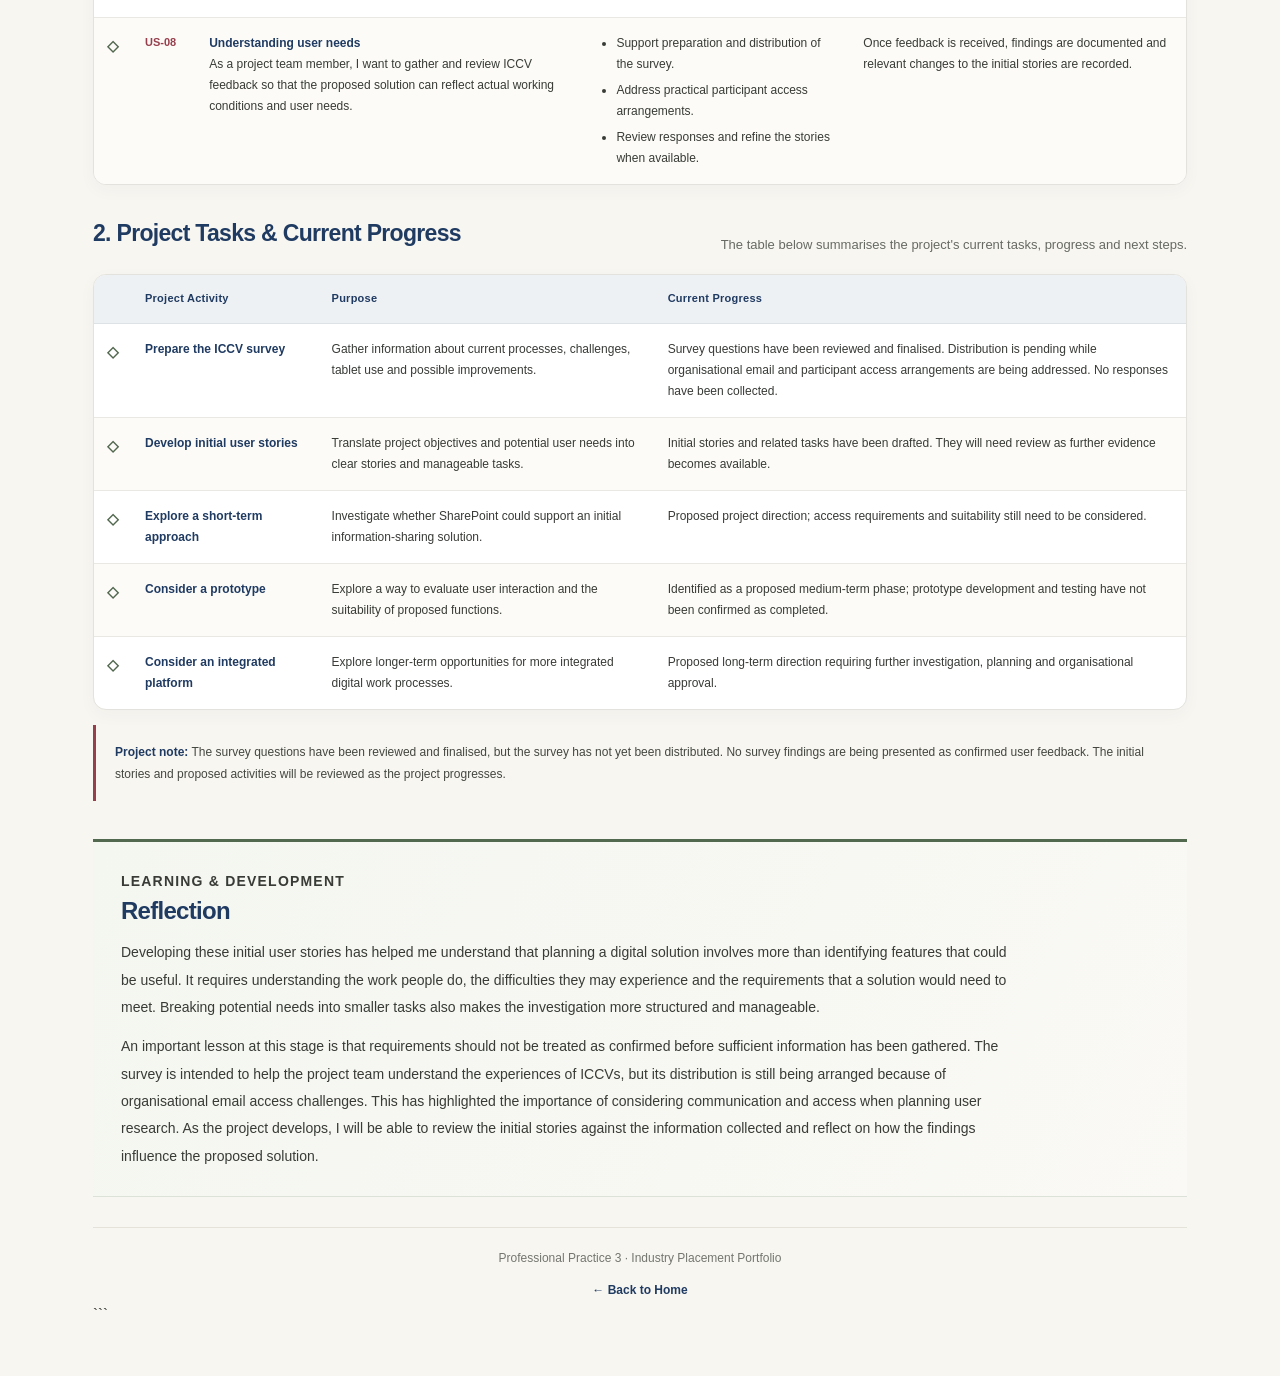
==== commit ba8d6f12: "Update product-backlog.html" ====
--- a/product-backlog.html
+++ b/product-backlog.html
@@ -1,255 +1,303 @@
 <!DOCTYPE html>
+
 <html lang="en">
 <head>
   <meta charset="UTF-8">
   <meta name="viewport" content="width=device-width, initial-scale=1.0">
-  <meta name="description" content="Product backlog for the ICCV digital platform management project at JICS.">
-  <title>Product Backlog | Nandipha Galada</title>
+  <meta name="description" content="Initial user stories and tasks for the JICS ICCV digital platform project.">
+  <title>User Stories &amp; Tasks | Nandipha Galada</title>
   <link rel="stylesheet" href="style.css">
 
   <style>
-    .backlog-page {
-      max-width: 1180px;
+    .stories-page {
+      max-width: 1150px;
       margin: 0 auto;
-      padding: 36px 28px 48px;
-      background: #F8F6F1;
+      padding: 36px 28px 50px;
       color: #292B28;
-      font-family: Arial, Helvetica, sans-serif;
-      font-size: 15px;
-      line-height: 1.8;
-    }
-
-    .backlog-hero {
-      padding: 36px;
-      margin-bottom: 28px;
-      border-radius: 18px;
-      color: #FFFFFF;
+      font-family: inherit;
+    }
+
+    .stories-heading {
+      padding: 32px;
+      margin-bottom: 25px;
+      border-radius: 20px;
+      color: #fff;
       background: linear-gradient(135deg, #203B62, #172B47);
-      box-shadow: 0 8px 24px rgba(23, 43, 71, 0.13);
-    }
-
-    .backlog-hero .eyebrow {
+      box-shadow: 0 10px 26px rgba(23, 43, 71, 0.10);
+    }
+
+    .stories-heading .eyebrow {
       margin: 0 0 10px;
       color: #DCE6D9;
       font-size: 12px;
       font-weight: 700;
-      letter-spacing: 1.5px;
+      letter-spacing: 1.4px;
       text-transform: uppercase;
     }
 
-    .backlog-hero h1 {
-      margin: 0 0 16px;
-      color: #FFFFFF;
-      font-size: clamp(30px, 4vw, 42px);
-      font-weight: 700;
+    .stories-heading h1 {
+      margin: 0 0 12px;
+      color: #fff;
+      font-size: clamp(28px, 4vw, 38px);
       line-height: 1.25;
     }
 
-    .backlog-hero p {
+    .stories-heading p {
       max-width: 780px;
       margin: 0;
-      color: #FFFFFF;
-      font-size: 15px;
-      line-height: 1.9;
-    }
-
-    .backlog-meta {
+      color: #F1F3F6;
+      font-size: 14px;
+      line-height: 1.85;
+    }
+
+    .stories-meta {
       display: grid;
       grid-template-columns: repeat(2, minmax(0, 1fr));
-      gap: 16px;
-      margin-bottom: 34px;
+      gap: 14px;
+      margin-bottom: 32px;
     }
 
     .meta-card {
-      padding: 21px;
-      border: 1px solid #DCDDD5;
-      border-radius: 14px;
-      background: #FFFFFF;
-      box-shadow: 0 4px 14px rgba(32, 59, 98, 0.05);
+      padding: 17px 19px;
+      border: 1px solid #E2E5E9;
+      border-left: 4px solid #71866A;
+      border-radius: 13px;
+      background: rgba(255, 255, 255, 0.85);
+      box-shadow: 0 4px 14px rgba(32, 59, 98, 0.035);
       transition: transform 0.2s ease, border-color 0.2s ease;
     }
 
     .meta-card:hover {
-      transform: translateY(-3px);
-      border-color: #52684F;
+      transform: translateY(-2px);
+      border-color: #9EAE99;
+      border-left-color: #71866A;
     }
 
     .meta-card span {
       display: block;
       margin-bottom: 7px;
+      color: #73766F;
+      font-size: 11px;
+      font-weight: 700;
+      letter-spacing: 0.9px;
+      text-transform: uppercase;
+    }
+
+    .meta-card strong {
+      color: #203B62;
+      font-size: 13px;
+      line-height: 1.65;
+    }
+
+    .stories-section {
+      margin-bottom: 32px;
+    }
+
+    .section-heading {
+      margin-bottom: 17px;
+    }
+
+    .section-heading h2 {
+      margin: 0 0 8px;
+      color: #203B62;
+      font-size: 23px;
+      line-height: 1.4;
+    }
+
+    .section-heading p {
+      max-width: 850px;
+      margin: 0;
+      color: #666A63;
+      font-size: 13px;
+      line-height: 1.85;
+    }
+
+    .table-caption {
+      margin: 0 0 11px;
+      color: #52684F;
+      font-size: 12px;
+      font-weight: 700;
+      letter-spacing: 0.5px;
+    }
+
+    .table-wrap {
+      width: 100%;
+      overflow-x: auto;
+      border: 1px solid #E3E2DC;
+      border-radius: 13px;
+      background: #fff;
+      box-shadow: 0 5px 17px rgba(32, 59, 98, 0.035);
+    }
+
+    .stories-table {
+      width: 100%;
+      border-collapse: collapse;
+      font-size: 12px;
+      line-height: 1.75;
+      text-align: left;
+    }
+
+    .stories-table th {
+      padding: 14px 13px;
+      color: #203B62;
+      background: #EEF1F4;
+      border-bottom: 1px solid #DDE2E7;
+      font-size: 11px;
+      font-weight: 700;
+      letter-spacing: 0.25px;
+      vertical-align: top;
+    }
+
+    .stories-table td {
+      padding: 15px 13px;
+      color: #383B36;
+      border-bottom: 1px solid #EAE8E2;
+      vertical-align: top;
+    }
+
+    .stories-table tbody tr:last-child td {
+      border-bottom: none;
+    }
+
+    .stories-table tbody tr:nth-child(even) {
+      background: #FCFBF8;
+    }
+
+    .stories-table tbody tr:hover {
+      background: #F3F6F0;
+    }
+
+    .stories-table .icon-cell {
+      width: 38px;
+      text-align: center;
+      color: #52684F;
+      font-size: 15px;
+      font-weight: 600;
+    }
+
+    .stories-table .id-cell {
+      min-width: 62px;
+      color: #963F4C;
+      font-size: 11px;
+      font-weight: 800;
+      white-space: nowrap;
+    }
+
+    .stories-table strong {
+      color: #203B62;
+      font-weight: 700;
+    }
+
+    .stories-table ul {
+      margin: 0;
+      padding-left: 16px;
+    }
+
+    .stories-table li {
+      margin-bottom: 5px;
+    }
+
+    .stories-table li:last-child {
+      margin-bottom: 0;
+    }
+
+    .stories-table .story-column {
+      min-width: 225px;
+    }
+
+    .stories-table .tasks-column {
+      min-width: 235px;
+    }
+
+    .stories-table .criteria-column {
+      min-width: 220px;
+    }
+
+    .progress-table .task-column {
+      min-width: 175px;
+    }
+
+    .progress-table .progress-column {
+      min-width: 240px;
+    }
+
+    .progress-table .purpose-column {
+      min-width: 230px;
+    }
+
+    .project-note {
+      margin-top: 15px;
+      padding: 16px 19px;
+      border-left: 3px solid #963F4C;
+      border-radius: 0 10px 10px 0;
+      background: #F8F6F1;
+    }
+
+    .project-note p {
+      margin: 0;
+      color: #444740;
+      font-size: 12px;
+      line-height: 1.85;
+    }
+
+    .project-note strong {
+      color: #203B62;
+    }
+
+    .reflection-section {
+      margin-top: 38px;
+      padding: 26px 28px;
+      border-top: 3px solid #52684F;
+      border-bottom: 1px solid #DCE2D8;
+      background: linear-gradient(120deg, #F4F6F0, #FAF9F5);
+    }
+
+    .reflection-label {
+      margin: 0 0 9px;
       color: #52684F;
       font-size: 11px;
-      font-weight: 700;
-      letter-spacing: 1px;
-      text-transform: uppercase;
-    }
-
-    .meta-card strong {
-      display: block;
-      color: #203B62;
-      font-size: 15px;
-      font-weight: 700;
-      line-height: 1.7;
-      overflow-wrap: anywhere;
-    }
-
-    .backlog-section {
-      margin-top: 36px;
-    }
-
-    .backlog-section h2 {
-      margin: 0 0 10px;
-      padding-bottom: 9px;
-      border-bottom: 2px solid #DCE6D9;
-      color: #203B62;
-      font-size: 23px;
-      font-weight: 700;
-      line-height: 1.5;
-    }
-
-    .backlog-section .section-intro {
-      margin: 0 0 17px;
-      color: #383B36;
-      font-size: 15px;
-      line-height: 1.9;
-    }
-
-    .backlog-panel {
-      overflow: hidden;
-      border: 1px solid #DCDDD5;
-      border-radius: 14px;
-      background: #FFFFFF;
-      box-shadow: 0 5px 18px rgba(32, 59, 98, 0.05);
-    }
-
-    .table-scroll {
-      width: 100%;
-      overflow-x: auto;
-    }
-
-    .backlog-table {
-      width: 100%;
-      border-collapse: collapse;
-      background: #FFFFFF;
-      text-align: left;
-    }
-
-    .backlog-table th {
-      padding: 16px;
-      background: #203B62;
-      color: #FFFFFF;
-      font-size: 13px;
-      font-weight: 700;
-      line-height: 1.6;
-      vertical-align: top;
-    }
-
-    .backlog-table td {
-      padding: 16px;
-      border-bottom: 1px solid #E4E3DD;
-      background: #FFFFFF;
-      color: #292B28;
-      font-size: 14px;
-      line-height: 1.8;
-      vertical-align: top;
-    }
-
-    .backlog-table tbody tr:nth-child(even) td {
-      background: #F7F8F5;
-    }
-
-    .backlog-table tbody tr:hover td {
-      background: #EDF2EA;
-    }
-
-    .backlog-table tbody tr:last-child td {
-      border-bottom: none;
-    }
-
-    .backlog-table td:first-child {
-      color: #203B62;
-      font-weight: 700;
-      white-space: nowrap;
-    }
-
-    .priority {
-      color: #203B62;
-      font-weight: 700;
-      white-space: nowrap;
-    }
-
-    .backlog-note {
-      margin-top: 18px;
-      padding: 18px 20px;
-      border-left: 4px solid #963F4C;
-      border-radius: 0 10px 10px 0;
-      background: #FFFFFF;
-      color: #292B28;
-      font-size: 14px;
-      line-height: 1.9;
-    }
-
-    .backlog-note strong {
-      color: #963F4C;
-    }
-
-    .reflection-panel {
-      margin-top: 36px;
-      padding: 27px;
-      border: 1px solid #D8E2D4;
-      border-top: 4px solid #52684F;
-      border-radius: 14px;
-      background: #FFFFFF;
-      box-shadow: 0 5px 18px rgba(32, 59, 98, 0.04);
-    }
-
-    .reflection-label {
-      display: inline-block;
-      margin-bottom: 9px;
-      color: #52684F;
-      font-size: 11px;
-      font-weight: 700;
+      font-weight: 800;
       letter-spacing: 1.2px;
       text-transform: uppercase;
     }
 
-    .reflection-panel h2 {
-      margin: 0 0 14px;
+    .reflection-section h2 {
+      margin: 0 0 13px;
       color: #203B62;
       font-size: 24px;
-      font-weight: 700;
-      line-height: 1.5;
-    }
-
-    .reflection-panel p {
-      margin: 0 0 14px;
-      color: #292B28;
-      font-size: 15px;
-      line-height: 1.9;
-    }
-
-    .reflection-panel p:last-child {
-      margin-bottom: 0;
-    }
-
-    .backlog-footer {
-      margin-top: 40px;
-      padding-top: 24px;
-      border-top: 1px solid #DCDDD5;
+    }
+
+    .reflection-section p {
+      max-width: 900px;
+      margin: 0;
+      color: #383B36;
+      font-size: 14px;
+      line-height: 1.95;
+    }
+
+    .reflection-section p + p {
+      margin-top: 12px;
+    }
+
+    .stories-footer {
+      display: flex;
+      flex-direction: column;
+      align-items: center;
+      gap: 12px;
+      margin-top: 30px;
+      padding-top: 20px;
+      border-top: 1px solid #E5E2DA;
+      color: #73766F;
+      font-size: 12px;
       text-align: center;
     }
 
-    .backlog-footer p {
-      margin: 0 0 12px;
-      color: #454940;
-      font-size: 13px;
-      line-height: 1.8;
+    .stories-footer p {
+      margin: 0;
     }
 
     .back-link {
-      display: inline-block;
       color: #203B62;
-      font-size: 14px;
       font-weight: 700;
       text-decoration: none;
     }
@@ -260,29 +308,33 @@
     }
 
     @media (max-width: 760px) {
-      .backlog-page {
-        padding: 24px 16px 36px;
-      }
-
-      .backlog-hero {
-        padding: 26px 22px;
-      }
-
-      .backlog-meta {
+      .stories-page {
+        padding: 24px 16px 35px;
+      }
+
+      .stories-heading {
+        padding: 25px;
+      }
+
+      .stories-meta {
         grid-template-columns: 1fr;
-      }
-
-      .backlog-table {
-        min-width: 900px;
-      }
-
-      .backlog-section h2,
-      .reflection-panel h2 {
+        gap: 10px;
+      }
+
+      .section-heading h2 {
         font-size: 21px;
       }
 
-      .reflection-panel {
-        padding: 21px;
+      .stories-table {
+        min-width: 760px;
+      }
+
+      .progress-table {
+        min-width: 680px;
+      }
+
+      .reflection-section {
+        padding: 22px 19px;
       }
     }
 
@@ -290,272 +342,407 @@
       .meta-card {
         transition: none;
       }
-
-      .meta-card:hover {
-        transform: none;
-      }
     }
 
     @media print {
-      .back-link {
-        display: none;
-      }
-
-      .backlog-page {
+      .stories-page {
         max-width: none;
         padding: 0;
       }
 
-      .backlog-panel,
-      .meta-card,
-      .reflection-panel {
+      .stories-heading {
+        print-color-adjust: exact;
+        -webkit-print-color-adjust: exact;
+      }
+
+      .table-wrap {
+        overflow: visible;
         box-shadow: none;
       }
 
-      .table-scroll {
-        overflow: visible;
-      }
-
-      .backlog-table {
+      .stories-table {
         min-width: 0;
-      }
-
-      .backlog-table th,
-      .backlog-table td {
-        padding: 8px;
+        font-size: 9px;
+      }
+
+      .stories-table th,
+      .stories-table td {
+        padding: 7px;
+      }
+
+      .stories-section,
+      .reflection-section {
+        break-inside: avoid;
+      }
+
+      .stories-footer .back-link {
+        display: none;
       }
     }
   </style>
+
 </head>
 
 <body>
-  <main class="backlog-page">
-
-    <header class="backlog-hero">
-      <p class="eyebrow">Professional Practice 3 · Industry Placement</p>
-      <h1>Product Backlog</h1>
-      <p>
-        The product backlog outlines proposed features and activities for
-        the ICCV digital platform management project at JICS. It provides
-        a structured view of potential improvements and helps the team
-        consider which areas may deliver the greatest value to users.
-      </p>
-    </header>
-
-    <section class="backlog-meta" aria-label="Project information">
-      <article class="meta-card">
-        <span>Project</span>
-        <strong>ICCV Digital Platform Management</strong>
-      </article>
-
-      <article class="meta-card">
-        <span>Organisation</span>
-        <strong>Judicial Inspectorate for Correctional Services (JICS)</strong>
-      </article>
-    </section>
-
-    <section class="backlog-section">
-      <h2>Understanding the Product Backlog</h2>
-
-      <p class="section-intro">
-        In Agile, a product backlog is an evolving list of features,
-        improvements and other work that may be needed for a product.
-        Items can be reviewed, prioritised and refined as the team learns
-        more about user needs, technical requirements and project constraints.
-      </p>
-
-      <p class="section-intro">
-        For this project, the backlog focuses on exploring how suitable
-        operational processes could move from paper-based handling towards
-        more accessible and organised digital methods, while retaining
-        physical documentation wherever it remains necessary.
-      </p>
-    </section>
-
-    <section class="backlog-section">
-      <h2>Proposed Product Backlog</h2>
-
-      <p class="section-intro">
-        The following items reflect the project's current direction.
-        Priorities are proposed and may be refined as the team gathers
-        more information about user needs, technical requirements and
-        organisational constraints.
-      </p>
-
-      <div class="backlog-panel">
-        <div class="table-scroll">
-          <table class="backlog-table">
-            <thead>
-              <tr>
-                <th scope="col">ID</th>
-                <th scope="col">Proposed Feature or Activity</th>
-                <th scope="col">User Value</th>
-                <th scope="col">Proposed Priority</th>
-                <th scope="col">Current Status</th>
-              </tr>
-            </thead>
-
-            <tbody>
-              <tr>
-                <td>PB-01</td>
-                <td>Understand ICCV workflows through survey feedback</td>
-                <td>Helps identify user needs, existing processes and areas that may benefit from improvement.</td>
-                <td class="priority">High</td>
-                <td>Survey prepared; distribution pending.</td>
-              </tr>
-
-              <tr>
-                <td>PB-02</td>
-                <td>Investigate access to digital documents and shared information</td>
-                <td>Helps establish how ICCVs could access relevant work information reliably.</td>
-                <td class="priority">High</td>
-                <td>Access requirements still need to be investigated.</td>
-              </tr>
-
-              <tr>
-                <td>PB-03</td>
-                <td>Explore a suitable short-term SharePoint solution</td>
-                <td>May provide a practical way to share selected work documents and information.</td>
-                <td class="priority">High</td>
-                <td>Proposed approach; suitability and access constraints need review.</td>
-              </tr>
-
-              <tr>
-                <td>PB-04</td>
-                <td>Investigate electronic forms and document handling</td>
-                <td>Could reduce repeated manual entry and make relevant documents easier to manage.</td>
-                <td class="priority">High</td>
-                <td>Requirements and authorisation needs still need to be established.</td>
-              </tr>
-
-              <tr>
-                <td>PB-05</td>
-                <td>Explore a prototype for user interaction</td>
-                <td>Would allow potential users to assess the usability of a proposed digital workflow.</td>
-                <td class="priority">Medium</td>
-                <td>Proposed medium-term phase.</td>
-              </tr>
-
-              <tr>
-                <td>PB-06</td>
-                <td>Investigate complaint and inspection information tracking</td>
-                <td>Could support clearer record retrieval and visibility of work progress.</td>
-                <td class="priority">Medium</td>
-                <td>Needs further workflow analysis and user feedback.</td>
-              </tr>
-
-              <tr>
-                <td>PB-07</td>
-                <td>Consider reporting and management information needs</td>
-                <td>Could help relevant staff review activity and identify recurring operational issues.</td>
-                <td class="priority">Medium</td>
-                <td>Reporting requirements still need to be identified.</td>
-              </tr>
-
-              <tr>
-                <td>PB-08</td>
-                <td>Investigate a longer-term integrated digital platform</td>
-                <td>Could bring suitable processes and information into a more coordinated digital environment.</td>
-                <td class="priority">Medium</td>
-                <td>Proposed long-term direction requiring further planning and approval.</td>
-              </tr>
-            </tbody>
-          </table>
-        </div>
-      </div>
-
-      <div class="backlog-note">
-        <strong>Important:</strong> The proposed priorities may change
-        after survey responses, workflow analysis, technical review and
-        discussions with the project team.
-      </div>
-    </section>
-
-    <section class="backlog-section">
-      <h2>Backlog Refinement and Next Steps</h2>
-
-      <p class="section-intro">
-        Backlog refinement helps keep proposed work relevant, understandable
-        and realistic as new information becomes available.
-      </p>
-
-      <div class="backlog-panel">
-        <div class="table-scroll">
-          <table class="backlog-table">
-            <thead>
-              <tr>
-                <th scope="col">Next Step</th>
-                <th scope="col">Purpose</th>
-                <th scope="col">What Needs to Happen</th>
-              </tr>
-            </thead>
-
-            <tbody>
-              <tr>
-                <td>Gather user feedback</td>
-                <td>Understand current activities, difficulties and user expectations.</td>
-                <td>Arrange survey distribution and review responses once received.</td>
-              </tr>
-
-              <tr>
-                <td>Review access requirements</td>
-                <td>Establish whether proposed digital options are practical for intended users.</td>
-                <td>Investigate organisational email, document access and available tools.</td>
-              </tr>
-
-              <tr>
-                <td>Refine backlog items</td>
-                <td>Make proposed features clearer and easier to assess.</td>
-                <td>Update priorities, requirements and acceptance criteria as evidence becomes available.</td>
-              </tr>
-
-              <tr>
-                <td>Plan future development</td>
-                <td>Identify realistic next steps for the proposed solution.</td>
-                <td>Discuss the SharePoint approach, potential prototype and longer-term direction with the project team.</td>
-              </tr>
-            </tbody>
-          </table>
-        </div>
-      </div>
-    </section>
-
-    <section class="reflection-panel">
-      <span class="reflection-label">Learning &amp; Development</span>
-      <h2>Reflection</h2>
-
-      <p>
-        Developing this product backlog has helped me understand how
-        Agile planning connects a project's overall vision to smaller
-        pieces of work. Rather than treating every possible feature as
-        equally urgent, the backlog provides a way to organise ideas and
-        consider their potential value to users.
-      </p>
-
-      <p>
-        The proposed items still need to be considered against actual
-        user needs and the organisation's requirements. The ICCV survey
-        has been prepared, but it has not yet been distributed. This
-        reminds me that planning must remain flexible until more evidence
-        is available.
-      </p>
-
-      <p>
-        My next learning step is to use feedback and information gathered
-        during the project to help refine the backlog. This will support
-        more informed prioritisation and help distinguish between ideas
-        that are useful, technically practical and ready for further
-        consideration.
-      </p>
-    </section>
-
-    <footer class="backlog-footer">
-      <p>Professional Practice 3 · Industry Placement Portfolio</p>
-
-      <a class="back-link" href="index.html">
-        &larr; Return to portfolio homepage
-      </a>
-    </footer>
+  <main class="stories-page">
+
+```
+<header class="stories-heading">
+  <p class="eyebrow">Professional Practice 3 · Industry Placement</p>
+  <h1>User Stories &amp; Tasks</h1>
+  <p>
+    This section presents initial user stories and related tasks for the
+    proposed JICS ICCV digital platform project. The stories explore
+    possible improvements to document handling, information submission,
+    work processes and tablet usability. They will be refined as further
+    information becomes available.
+  </p>
+</header>
+
+<section class="stories-meta" aria-label="Project information">
+  <div class="meta-card">
+    <span>Project</span>
+    <strong>ICCV Digital Platform Management</strong>
+  </div>
+
+  <div class="meta-card">
+    <span>Organisation</span>
+    <strong>Judicial Inspectorate for Correctional Services (JICS)</strong>
+  </div>
+</section>
+
+<section class="stories-section">
+  <div class="section-heading">
+    <h2>1. User Stories</h2>
+    <p>
+      These stories describe potential user needs and will be refined as
+      more information becomes available.
+    </p>
+  </div>
+
+  <p class="table-caption">Initial user stories and their related tasks</p>
+
+  <div class="table-wrap">
+    <table class="stories-table">
+      <thead>
+        <tr>
+          <th aria-label="Icon"></th>
+          <th>Story ID</th>
+          <th>User Story</th>
+          <th>Related Tasks</th>
+          <th>Acceptance Criteria</th>
+        </tr>
+      </thead>
+      <tbody>
+        <tr>
+          <td class="icon-cell" aria-hidden="true">◇</td>
+          <td class="id-cell">US-01</td>
+          <td class="story-column">
+            <strong>Recording information</strong><br>
+            As an ICCV, I want to record complaint and inspection
+            information efficiently so that unnecessary administrative
+            work can be reduced.
+          </td>
+          <td class="tasks-column">
+            <ul>
+              <li>Document current recording processes.</li>
+              <li>Investigate repeated paperwork.</li>
+              <li>Identify opportunities for electronic capture.</li>
+            </ul>
+          </td>
+          <td class="criteria-column">
+            Current processes are documented and potential opportunities
+            for electronic recording are identified for review.
+          </td>
+        </tr>
+
+        <tr>
+          <td class="icon-cell" aria-hidden="true">◇</td>
+          <td class="id-cell">US-02</td>
+          <td class="story-column">
+            <strong>Electronic documents</strong><br>
+            As an ICCV, I want to complete suitable documents electronically
+            so that paper-based steps can be reduced where appropriate.
+          </td>
+          <td class="tasks-column">
+            <ul>
+              <li>Identify forms currently completed on paper.</li>
+              <li>Investigate tablet apps for documents and PDFs.</li>
+              <li>Check approval and recordkeeping requirements.</li>
+            </ul>
+          </td>
+          <td class="criteria-column">
+            Potential electronic document options and relevant approval
+            requirements are documented.
+          </td>
+        </tr>
+
+        <tr>
+          <td class="icon-cell" aria-hidden="true">◇</td>
+          <td class="id-cell">US-03</td>
+          <td class="story-column">
+            <strong>Supporting evidence</strong><br>
+            As an ICCV, I want to associate relevant photographs and
+            documents with work records so that supporting information
+            can be reviewed alongside the record.
+          </td>
+          <td class="tasks-column">
+            <ul>
+              <li>Investigate evidence collected during fieldwork.</li>
+              <li>Review tablet capture and attachment functions.</li>
+              <li>Identify secure handling requirements.</li>
+            </ul>
+          </td>
+          <td class="criteria-column">
+            Evidence-handling needs and security requirements are
+            documented, and a suitable method is proposed for evaluation.
+          </td>
+        </tr>
+
+        <tr>
+          <td class="icon-cell" aria-hidden="true">◇</td>
+          <td class="id-cell">US-04</td>
+          <td class="story-column">
+            <strong>Submitting information</strong><br>
+            As an ICCV, I want an accessible way to submit work-related
+            information so that relevant staff can receive it without
+            unnecessary delays.
+          </td>
+          <td class="tasks-column">
+            <ul>
+              <li>Map the existing submission process.</li>
+              <li>Investigate scanning, email and sharing challenges.</li>
+              <li>Explore submission options and access needs.</li>
+            </ul>
+          </td>
+          <td class="criteria-column">
+            The existing process and its limitations are documented,
+            and possible alternatives are identified for assessment.
+          </td>
+        </tr>
+
+        <tr>
+          <td class="icon-cell" aria-hidden="true">◇</td>
+          <td class="id-cell">US-05</td>
+          <td class="story-column">
+            <strong>Document retrieval</strong><br>
+            As an authorised JICS staff member, I want to retrieve
+            work-related documents from an organised location so that
+            I can find information more efficiently.
+          </td>
+          <td class="tasks-column">
+            <ul>
+              <li>Document current record storage methods.</li>
+              <li>Investigate difficulties finding documents.</li>
+              <li>Explore storage and access arrangements.</li>
+            </ul>
+          </td>
+          <td class="criteria-column">
+            Retrieval needs are documented, with authorised access and
+            recordkeeping requirements considered.
+          </td>
+        </tr>
+
+        <tr>
+          <td class="icon-cell" aria-hidden="true">◇</td>
+          <td class="id-cell">US-06</td>
+          <td class="story-column">
+            <strong>Tablet usability</strong><br>
+            As an ICCV, I want access to the tablet applications and
+            functions needed for work so that I can complete suitable
+            tasks with fewer technical difficulties.
+          </td>
+          <td class="tasks-column">
+            <ul>
+              <li>Investigate access to work tablets.</li>
+              <li>Identify available applications and functions.</li>
+              <li>Gather information about usability difficulties.</li>
+            </ul>
+          </td>
+          <td class="criteria-column">
+            Tablet access, available functions and potential usability
+            issues are documented for the team to consider.
+          </td>
+        </tr>
+
+        <tr>
+          <td class="icon-cell" aria-hidden="true">◇</td>
+          <td class="id-cell">US-07</td>
+          <td class="story-column">
+            <strong>Workflow improvement</strong><br>
+            As an ICCV, I want a digital workflow that addresses
+            difficulties in current processes so that I can carry
+            out relevant tasks more effectively.
+          </td>
+          <td class="tasks-column">
+            <ul>
+              <li>Investigate challenging and time-consuming activities.</li>
+              <li>Identify possible workflow improvements.</li>
+              <li>Compare options with evidence and project objectives.</li>
+            </ul>
+          </td>
+          <td class="criteria-column">
+            Proposed improvements are linked to documented challenges
+            and reviewed before implementation decisions.
+          </td>
+        </tr>
+
+        <tr>
+          <td class="icon-cell" aria-hidden="true">◇</td>
+          <td class="id-cell">US-08</td>
+          <td class="story-column">
+            <strong>Understanding user needs</strong><br>
+            As a project team member, I want to gather and review ICCV
+            feedback so that the proposed solution can reflect actual
+            working conditions and user needs.
+          </td>
+          <td class="tasks-column">
+            <ul>
+              <li>Support preparation and distribution of the survey.</li>
+              <li>Address practical participant access arrangements.</li>
+              <li>Review responses and refine the stories when available.</li>
+            </ul>
+          </td>
+          <td class="criteria-column">
+            Once feedback is received, findings are documented and
+            relevant changes to the initial stories are recorded.
+          </td>
+        </tr>
+      </tbody>
+    </table>
+  </div>
+</section>
+
+<section class="stories-section">
+  <div class="section-heading">
+    <h2>2. Project Tasks &amp; Current Progress</h2>
+    <p>
+      The table below summarises the project's current tasks, progress
+      and next steps.
+    </p>
+  </div>
+
+  <div class="table-wrap">
+    <table class="stories-table progress-table">
+      <thead>
+        <tr>
+          <th aria-label="Icon"></th>
+          <th>Project Activity</th>
+          <th>Purpose</th>
+          <th>Current Progress</th>
+        </tr>
+      </thead>
+      <tbody>
+        <tr>
+          <td class="icon-cell" aria-hidden="true">◇</td>
+          <td class="task-column"><strong>Prepare the ICCV survey</strong></td>
+          <td class="purpose-column">
+            Gather information about current processes, challenges,
+            tablet use and possible improvements.
+          </td>
+          <td class="progress-column">
+            Survey questions have been reviewed and finalised. Distribution
+            is pending while organisational email and participant access
+            arrangements are being addressed. No responses have been collected.
+          </td>
+        </tr>
+
+        <tr>
+          <td class="icon-cell" aria-hidden="true">◇</td>
+          <td class="task-column"><strong>Develop initial user stories</strong></td>
+          <td class="purpose-column">
+            Translate project objectives and potential user needs into
+            clear stories and manageable tasks.
+          </td>
+          <td class="progress-column">
+            Initial stories and related tasks have been drafted.
+            They will need review as further evidence becomes available.
+          </td>
+        </tr>
+
+        <tr>
+          <td class="icon-cell" aria-hidden="true">◇</td>
+          <td class="task-column"><strong>Explore a short-term approach</strong></td>
+          <td class="purpose-column">
+            Investigate whether SharePoint could support an initial
+            information-sharing solution.
+          </td>
+          <td class="progress-column">
+            Proposed project direction; access requirements and suitability
+            still need to be considered.
+          </td>
+        </tr>
+
+        <tr>
+          <td class="icon-cell" aria-hidden="true">◇</td>
+          <td class="task-column"><strong>Consider a prototype</strong></td>
+          <td class="purpose-column">
+            Explore a way to evaluate user interaction and the suitability
+            of proposed functions.
+          </td>
+          <td class="progress-column">
+            Identified as a proposed medium-term phase; prototype development
+            and testing have not been confirmed as completed.
+          </td>
+        </tr>
+
+        <tr>
+          <td class="icon-cell" aria-hidden="true">◇</td>
+          <td class="task-column"><strong>Consider an integrated platform</strong></td>
+          <td class="purpose-column">
+            Explore longer-term opportunities for more integrated digital
+            work processes.
+          </td>
+          <td class="progress-column">
+            Proposed long-term direction requiring further investigation,
+            planning and organisational approval.
+          </td>
+        </tr>
+      </tbody>
+    </table>
+  </div>
+
+  <div class="project-note">
+    <p>
+      <strong>Project note:</strong> The survey questions have been reviewed
+      and finalised, but the survey has not yet been distributed. No survey
+      findings are being presented as confirmed user feedback. The initial
+      stories and proposed activities will be reviewed as the project progresses.
+    </p>
+  </div>
+</section>
+
+<section class="reflection-section">
+  <p class="reflection-label">Learning &amp; Development</p>
+  <h2>Reflection</h2>
+  <p>
+    Developing these initial user stories has helped me understand that
+    planning a digital solution involves more than identifying features
+    that could be useful. It requires understanding the work people do,
+    the difficulties they may experience and the requirements that a
+    solution would need to meet. Breaking potential needs into smaller
+    tasks also makes the investigation more structured and manageable.
+  </p>
+  <p>
+    An important lesson at this stage is that requirements should not be
+    treated as confirmed before sufficient information has been gathered.
+    The survey is intended to help the project team understand the
+    experiences of ICCVs, but its distribution is still being arranged
+    because of organisational email access challenges. This has highlighted
+    the importance of considering communication and access when planning
+    user research. As the project develops, I will be able to review the
+    initial stories against the information collected and reflect on how
+    the findings influence the proposed solution.
+  </p>
+</section>
+
+<footer class="stories-footer">
+  <p>Professional Practice 3 · Industry Placement Portfolio</p>
+  <a class="back-link" href="index.html">
+    &larr; Back to Home
+  </a>
+</footer>
+```
 
   </main>
 </body>
--- a/style.css
+++ b/style.css
@@ -1,4 +1,3 @@
-
 :root {
   --navy: #203B62;
   --navy-dark: #172B47;
@@ -64,41 +63,31 @@
   padding: 0 8px 30px;
 }
 
+/* PROFILE PHOTO */
+
 .brand-mark {
   display: grid;
   place-items: center;
-  width: 46px;
-  height: 46px;
+  width: 58px;
+  height: 58px;
   flex-shrink: 0;
-  border-radius: 12px;
+  overflow: hidden;
+  border-radius: 50%;
   background: var(--paper);
-  color: var(--navy);
   border: 2px solid #D7E2EE;
-  font-size: 15px;
-  font-weight: 800;
-  letter-spacing: .04em;
   transition: transform .2s ease;
 }
 
-.brand:hover .brand-mark {
-  transform: rotate(-4deg) scale(1.04);
-}
-
-.brand strong,
-.brand small {
+.brand-mark img {
   display: block;
-}
-
-.brand strong {
-  font-size: 14px;
-  letter-spacing: -.02em;
-}
-
-.brand small {
-  color: #E0E6EE;
-  font-size: 12px;
-  margin-top: 2px;
-}
+  width: 100%;
+  height: 100%;
+  object-fit: cover;
+  object-position: center 25%;
+  border-radius: 50%;
+}
+
+.brand-info { min-width: 0; } .brand-info strong, .brand-info small { display: block; } .brand-info strong { font-size: 14px; letter-spacing: -.02em; } .brand-info small { color: #E0E6EE; font-size: 12px; margin-top: 2px; }
 
 .nav-label,
 .eyebrow {
@@ -747,3 +736,4 @@
     animation-iteration-count: 1 !important;
   }
 }
+
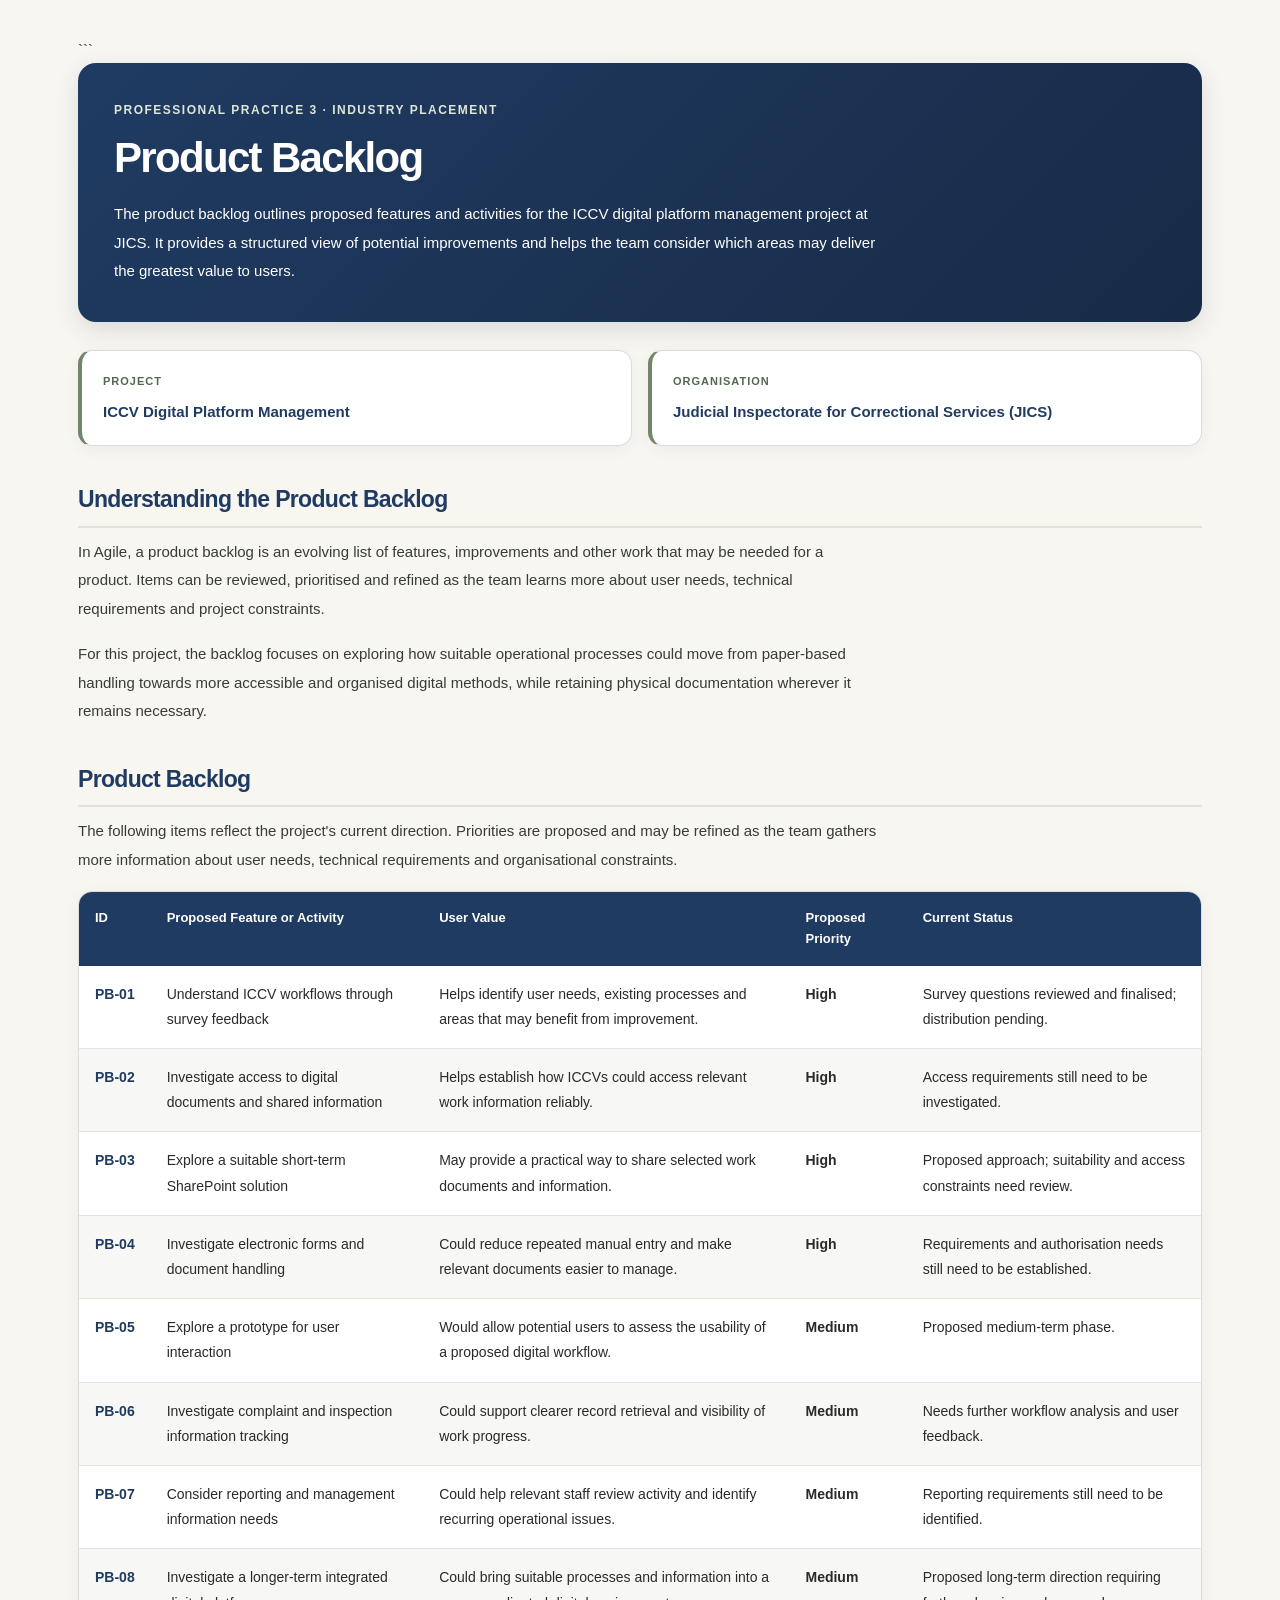
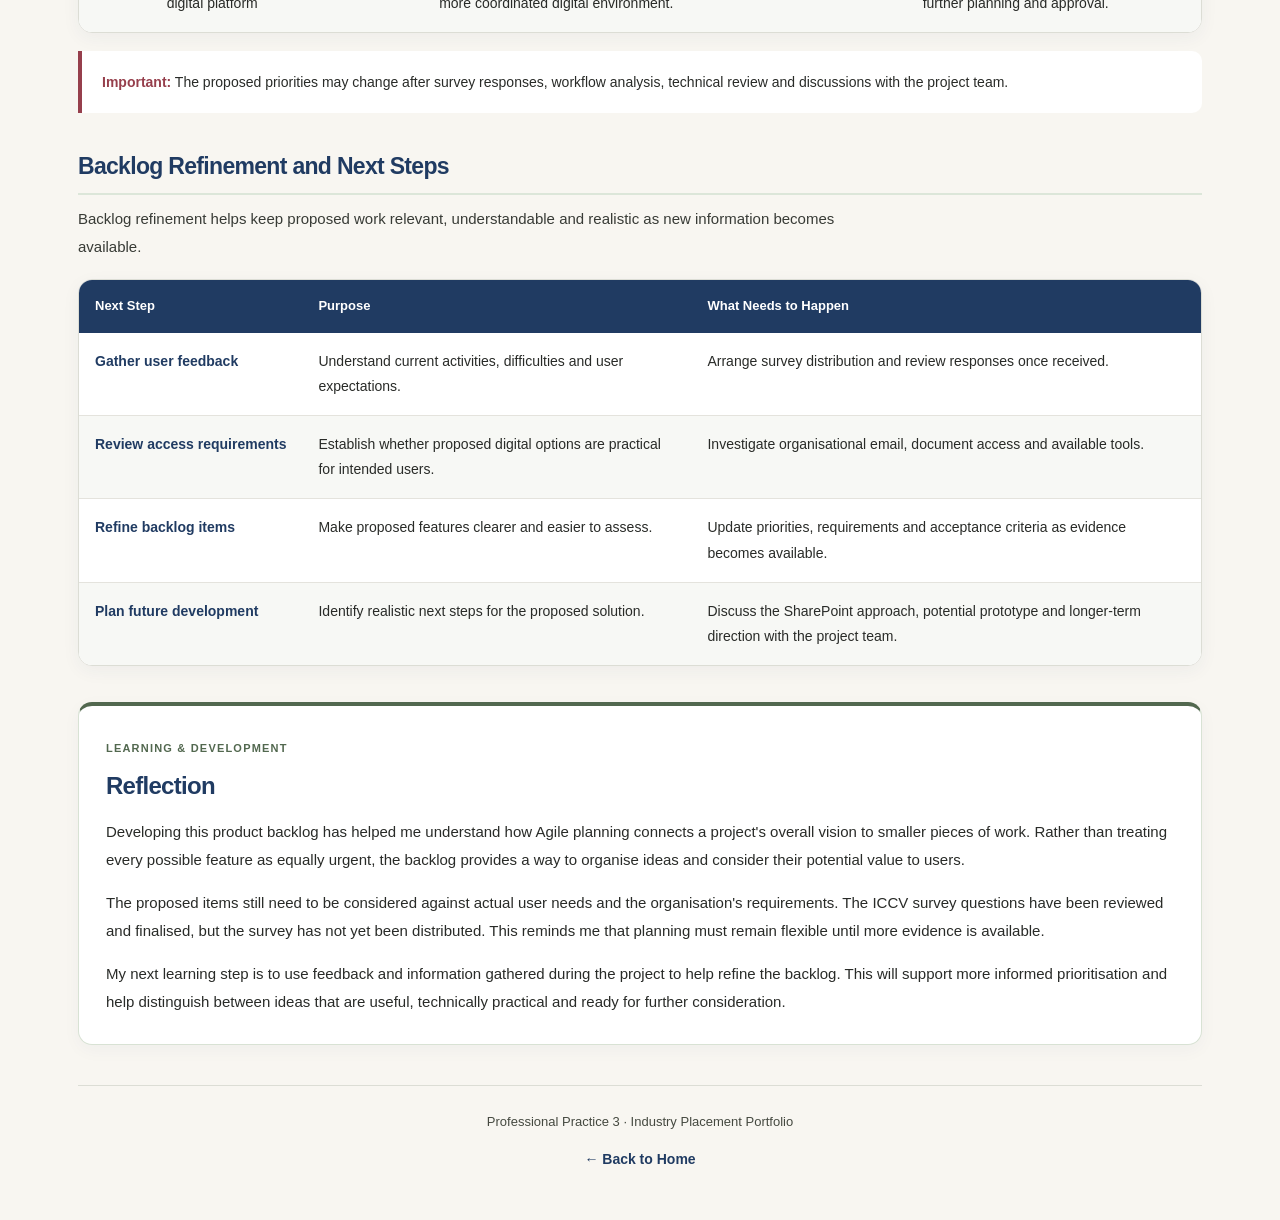
==== commit f3fd27f9: "Update product-backlog.html" ====
--- a/product-backlog.html
+++ b/product-backlog.html
@@ -4,300 +4,255 @@
 <head>
   <meta charset="UTF-8">
   <meta name="viewport" content="width=device-width, initial-scale=1.0">
-  <meta name="description" content="Initial user stories and tasks for the JICS ICCV digital platform project.">
-  <title>User Stories &amp; Tasks | Nandipha Galada</title>
+  <meta name="description" content="Product backlog for the ICCV digital platform management project at JICS.">
+  <title>Product Backlog | Nandipha Galada</title>
   <link rel="stylesheet" href="style.css">
 
   <style>
-    .stories-page {
-      max-width: 1150px;
+    .backlog-page {
+      max-width: 1180px;
       margin: 0 auto;
-      padding: 36px 28px 50px;
+      padding: 36px 28px 48px;
+      background: #F8F6F1;
       color: #292B28;
-      font-family: inherit;
-    }
-
-    .stories-heading {
-      padding: 32px;
-      margin-bottom: 25px;
-      border-radius: 20px;
-      color: #fff;
+      font-family: Arial, Helvetica, sans-serif;
+      font-size: 15px;
+      line-height: 1.8;
+    }
+
+    .backlog-hero {
+      padding: 36px;
+      margin-bottom: 28px;
+      border-radius: 18px;
+      color: #FFFFFF;
       background: linear-gradient(135deg, #203B62, #172B47);
-      box-shadow: 0 10px 26px rgba(23, 43, 71, 0.10);
-    }
-
-    .stories-heading .eyebrow {
+      box-shadow: 0 8px 24px rgba(23, 43, 71, 0.13);
+    }
+
+    .backlog-hero .eyebrow {
       margin: 0 0 10px;
       color: #DCE6D9;
       font-size: 12px;
       font-weight: 700;
-      letter-spacing: 1.4px;
+      letter-spacing: 1.5px;
       text-transform: uppercase;
     }
 
-    .stories-heading h1 {
-      margin: 0 0 12px;
-      color: #fff;
-      font-size: clamp(28px, 4vw, 38px);
+    .backlog-hero h1 {
+      margin: 0 0 16px;
+      color: #FFFFFF;
+      font-size: clamp(30px, 4vw, 42px);
+      font-weight: 700;
       line-height: 1.25;
     }
 
-    .stories-heading p {
+    .backlog-hero p {
       max-width: 780px;
       margin: 0;
-      color: #F1F3F6;
-      font-size: 14px;
-      line-height: 1.85;
-    }
-
-    .stories-meta {
+      color: #FFFFFF;
+      font-size: 15px;
+      line-height: 1.9;
+    }
+
+    .backlog-meta {
       display: grid;
       grid-template-columns: repeat(2, minmax(0, 1fr));
-      gap: 14px;
-      margin-bottom: 32px;
+      gap: 16px;
+      margin-bottom: 34px;
     }
 
     .meta-card {
-      padding: 17px 19px;
-      border: 1px solid #E2E5E9;
+      padding: 21px;
+      border: 1px solid #DCDDD5;
       border-left: 4px solid #71866A;
-      border-radius: 13px;
-      background: rgba(255, 255, 255, 0.85);
-      box-shadow: 0 4px 14px rgba(32, 59, 98, 0.035);
+      border-radius: 14px;
+      background: #FFFFFF;
+      box-shadow: 0 4px 14px rgba(32, 59, 98, 0.05);
       transition: transform 0.2s ease, border-color 0.2s ease;
     }
 
     .meta-card:hover {
-      transform: translateY(-2px);
-      border-color: #9EAE99;
+      transform: translateY(-3px);
+      border-color: #52684F;
       border-left-color: #71866A;
     }
 
     .meta-card span {
       display: block;
       margin-bottom: 7px;
-      color: #73766F;
+      color: #52684F;
       font-size: 11px;
       font-weight: 700;
-      letter-spacing: 0.9px;
+      letter-spacing: 1px;
       text-transform: uppercase;
     }
 
     .meta-card strong {
+      display: block;
       color: #203B62;
-      font-size: 13px;
-      line-height: 1.65;
-    }
-
-    .stories-section {
-      margin-bottom: 32px;
-    }
-
-    .section-heading {
-      margin-bottom: 17px;
-    }
-
-    .section-heading h2 {
-      margin: 0 0 8px;
+      font-size: 15px;
+      font-weight: 700;
+      line-height: 1.7;
+      overflow-wrap: anywhere;
+    }
+
+    .backlog-section {
+      margin-top: 36px;
+    }
+
+    .backlog-section h2 {
+      margin: 0 0 10px;
+      padding-bottom: 9px;
+      border-bottom: 2px solid #DCE6D9;
       color: #203B62;
       font-size: 23px;
-      line-height: 1.4;
-    }
-
-    .section-heading p {
-      max-width: 850px;
-      margin: 0;
-      color: #666A63;
-      font-size: 13px;
-      line-height: 1.85;
-    }
-
-    .table-caption {
-      margin: 0 0 11px;
-      color: #52684F;
-      font-size: 12px;
-      font-weight: 700;
-      letter-spacing: 0.5px;
-    }
-
-    .table-wrap {
+      font-weight: 700;
+      line-height: 1.5;
+    }
+
+    .backlog-section .section-intro {
+      margin: 0 0 17px;
+      color: #383B36;
+      font-size: 15px;
+      line-height: 1.9;
+    }
+
+    .backlog-panel {
+      overflow: hidden;
+      border: 1px solid #DCDDD5;
+      border-radius: 14px;
+      background: #FFFFFF;
+      box-shadow: 0 5px 18px rgba(32, 59, 98, 0.05);
+    }
+
+    .table-scroll {
       width: 100%;
       overflow-x: auto;
-      border: 1px solid #E3E2DC;
-      border-radius: 13px;
-      background: #fff;
-      box-shadow: 0 5px 17px rgba(32, 59, 98, 0.035);
-    }
-
-    .stories-table {
+    }
+
+    .backlog-table {
       width: 100%;
       border-collapse: collapse;
-      font-size: 12px;
-      line-height: 1.75;
+      background: #FFFFFF;
       text-align: left;
     }
 
-    .stories-table th {
-      padding: 14px 13px;
+    .backlog-table th {
+      padding: 16px;
+      background: #203B62;
+      color: #FFFFFF;
+      font-size: 13px;
+      font-weight: 700;
+      line-height: 1.6;
+      vertical-align: top;
+    }
+
+    .backlog-table td {
+      padding: 16px;
+      border-bottom: 1px solid #E4E3DD;
+      background: #FFFFFF;
+      color: #292B28;
+      font-size: 14px;
+      line-height: 1.8;
+      vertical-align: top;
+    }
+
+    .backlog-table tbody tr:nth-child(even) td {
+      background: #F7F8F5;
+    }
+
+    .backlog-table tbody tr:hover td {
+      background: #EDF2EA;
+    }
+
+    .backlog-table tbody tr:last-child td {
+      border-bottom: none;
+    }
+
+    .backlog-table td:first-child {
       color: #203B62;
-      background: #EEF1F4;
-      border-bottom: 1px solid #DDE2E7;
-      font-size: 11px;
-      font-weight: 700;
-      letter-spacing: 0.25px;
-      vertical-align: top;
-    }
-
-    .stories-table td {
-      padding: 15px 13px;
-      color: #383B36;
-      border-bottom: 1px solid #EAE8E2;
-      vertical-align: top;
-    }
-
-    .stories-table tbody tr:last-child td {
-      border-bottom: none;
-    }
-
-    .stories-table tbody tr:nth-child(even) {
-      background: #FCFBF8;
-    }
-
-    .stories-table tbody tr:hover {
-      background: #F3F6F0;
-    }
-
-    .stories-table .icon-cell {
-      width: 38px;
-      text-align: center;
-      color: #52684F;
-      font-size: 15px;
-      font-weight: 600;
-    }
-
-    .stories-table .id-cell {
-      min-width: 62px;
+      font-weight: 700;
+      white-space: nowrap;
+    }
+
+    .priority {
+      color: #203B62;
+      font-weight: 700;
+      white-space: nowrap;
+    }
+
+    .backlog-note {
+      margin-top: 18px;
+      padding: 18px 20px;
+      border-left: 4px solid #963F4C;
+      border-radius: 0 10px 10px 0;
+      background: #FFFFFF;
+      color: #292B28;
+      font-size: 14px;
+      line-height: 1.9;
+    }
+
+    .backlog-note strong {
       color: #963F4C;
-      font-size: 11px;
-      font-weight: 800;
-      white-space: nowrap;
-    }
-
-    .stories-table strong {
-      color: #203B62;
-      font-weight: 700;
-    }
-
-    .stories-table ul {
-      margin: 0;
-      padding-left: 16px;
-    }
-
-    .stories-table li {
-      margin-bottom: 5px;
-    }
-
-    .stories-table li:last-child {
-      margin-bottom: 0;
-    }
-
-    .stories-table .story-column {
-      min-width: 225px;
-    }
-
-    .stories-table .tasks-column {
-      min-width: 235px;
-    }
-
-    .stories-table .criteria-column {
-      min-width: 220px;
-    }
-
-    .progress-table .task-column {
-      min-width: 175px;
-    }
-
-    .progress-table .progress-column {
-      min-width: 240px;
-    }
-
-    .progress-table .purpose-column {
-      min-width: 230px;
-    }
-
-    .project-note {
-      margin-top: 15px;
-      padding: 16px 19px;
-      border-left: 3px solid #963F4C;
-      border-radius: 0 10px 10px 0;
-      background: #F8F6F1;
-    }
-
-    .project-note p {
-      margin: 0;
-      color: #444740;
-      font-size: 12px;
-      line-height: 1.85;
-    }
-
-    .project-note strong {
-      color: #203B62;
-    }
-
-    .reflection-section {
-      margin-top: 38px;
-      padding: 26px 28px;
-      border-top: 3px solid #52684F;
-      border-bottom: 1px solid #DCE2D8;
-      background: linear-gradient(120deg, #F4F6F0, #FAF9F5);
+    }
+
+    .reflection-panel {
+      margin-top: 36px;
+      padding: 27px;
+      border: 1px solid #D8E2D4;
+      border-top: 4px solid #52684F;
+      border-radius: 14px;
+      background: #FFFFFF;
+      box-shadow: 0 5px 18px rgba(32, 59, 98, 0.04);
     }
 
     .reflection-label {
-      margin: 0 0 9px;
+      display: inline-block;
+      margin-bottom: 9px;
       color: #52684F;
       font-size: 11px;
-      font-weight: 800;
+      font-weight: 700;
       letter-spacing: 1.2px;
       text-transform: uppercase;
     }
 
-    .reflection-section h2 {
-      margin: 0 0 13px;
+    .reflection-panel h2 {
+      margin: 0 0 14px;
       color: #203B62;
       font-size: 24px;
-    }
-
-    .reflection-section p {
-      max-width: 900px;
-      margin: 0;
-      color: #383B36;
+      font-weight: 700;
+      line-height: 1.5;
+    }
+
+    .reflection-panel p {
+      margin: 0 0 14px;
+      color: #292B28;
+      font-size: 15px;
+      line-height: 1.9;
+    }
+
+    .reflection-panel p:last-child {
+      margin-bottom: 0;
+    }
+
+    .backlog-footer {
+      margin-top: 40px;
+      padding-top: 24px;
+      border-top: 1px solid #DCDDD5;
+      text-align: center;
+    }
+
+    .backlog-footer p {
+      margin: 0 0 12px;
+      color: #454940;
+      font-size: 13px;
+      line-height: 1.8;
+    }
+
+    .back-link {
+      display: inline-block;
+      color: #203B62;
       font-size: 14px;
-      line-height: 1.95;
-    }
-
-    .reflection-section p + p {
-      margin-top: 12px;
-    }
-
-    .stories-footer {
-      display: flex;
-      flex-direction: column;
-      align-items: center;
-      gap: 12px;
-      margin-top: 30px;
-      padding-top: 20px;
-      border-top: 1px solid #E5E2DA;
-      color: #73766F;
-      font-size: 12px;
-      text-align: center;
-    }
-
-    .stories-footer p {
-      margin: 0;
-    }
-
-    .back-link {
-      color: #203B62;
       font-weight: 700;
       text-decoration: none;
     }
@@ -308,33 +263,29 @@
     }
 
     @media (max-width: 760px) {
-      .stories-page {
-        padding: 24px 16px 35px;
-      }
-
-      .stories-heading {
-        padding: 25px;
-      }
-
-      .stories-meta {
+      .backlog-page {
+        padding: 24px 16px 36px;
+      }
+
+      .backlog-hero {
+        padding: 26px 22px;
+      }
+
+      .backlog-meta {
         grid-template-columns: 1fr;
-        gap: 10px;
-      }
-
-      .section-heading h2 {
+      }
+
+      .backlog-table {
+        min-width: 900px;
+      }
+
+      .backlog-section h2,
+      .reflection-panel h2 {
         font-size: 21px;
       }
 
-      .stories-table {
-        min-width: 760px;
-      }
-
-      .progress-table {
-        min-width: 680px;
-      }
-
-      .reflection-section {
-        padding: 22px 19px;
+      .reflection-panel {
+        padding: 21px;
       }
     }
 
@@ -342,41 +293,39 @@
       .meta-card {
         transition: none;
       }
+
+      .meta-card:hover {
+        transform: none;
+      }
     }
 
     @media print {
-      .stories-page {
+      .back-link {
+        display: none;
+      }
+
+      .backlog-page {
         max-width: none;
         padding: 0;
       }
 
-      .stories-heading {
-        print-color-adjust: exact;
-        -webkit-print-color-adjust: exact;
-      }
-
-      .table-wrap {
+      .backlog-panel,
+      .meta-card,
+      .reflection-panel {
+        box-shadow: none;
+      }
+
+      .table-scroll {
         overflow: visible;
-        box-shadow: none;
-      }
-
-      .stories-table {
+      }
+
+      .backlog-table {
         min-width: 0;
-        font-size: 9px;
-      }
-
-      .stories-table th,
-      .stories-table td {
-        padding: 7px;
-      }
-
-      .stories-section,
-      .reflection-section {
-        break-inside: avoid;
-      }
-
-      .stories-footer .back-link {
-        display: none;
+      }
+
+      .backlog-table th,
+      .backlog-table td {
+        padding: 8px;
       }
     }
   </style>
@@ -384,365 +333,234 @@
 </head>
 
 <body>
-  <main class="stories-page">
+  <main class="backlog-page">
 
 ```
-<header class="stories-heading">
+<header class="backlog-hero">
   <p class="eyebrow">Professional Practice 3 · Industry Placement</p>
-  <h1>User Stories &amp; Tasks</h1>
+  <h1>Product Backlog</h1>
   <p>
-    This section presents initial user stories and related tasks for the
-    proposed JICS ICCV digital platform project. The stories explore
-    possible improvements to document handling, information submission,
-    work processes and tablet usability. They will be refined as further
-    information becomes available.
+    The product backlog outlines proposed features and activities for
+    the ICCV digital platform management project at JICS. It provides
+    a structured view of potential improvements and helps the team
+    consider which areas may deliver the greatest value to users.
   </p>
 </header>
 
-<section class="stories-meta" aria-label="Project information">
-  <div class="meta-card">
+<section class="backlog-meta" aria-label="Project information">
+  <article class="meta-card">
     <span>Project</span>
     <strong>ICCV Digital Platform Management</strong>
-  </div>
-
-  <div class="meta-card">
+  </article>
+
+  <article class="meta-card">
     <span>Organisation</span>
     <strong>Judicial Inspectorate for Correctional Services (JICS)</strong>
+  </article>
+</section>
+
+<section class="backlog-section">
+  <h2>Understanding the Product Backlog</h2>
+
+  <p class="section-intro">
+    In Agile, a product backlog is an evolving list of features,
+    improvements and other work that may be needed for a product.
+    Items can be reviewed, prioritised and refined as the team learns
+    more about user needs, technical requirements and project constraints.
+  </p>
+
+  <p class="section-intro">
+    For this project, the backlog focuses on exploring how suitable
+    operational processes could move from paper-based handling towards
+    more accessible and organised digital methods, while retaining
+    physical documentation wherever it remains necessary.
+  </p>
+</section>
+
+<section class="backlog-section">
+  <h2>Product Backlog</h2>
+
+  <p class="section-intro">
+    The following items reflect the project's current direction.
+    Priorities are proposed and may be refined as the team gathers
+    more information about user needs, technical requirements and
+    organisational constraints.
+  </p>
+
+  <div class="backlog-panel">
+    <div class="table-scroll">
+      <table class="backlog-table">
+        <thead>
+          <tr>
+            <th scope="col">ID</th>
+            <th scope="col">Proposed Feature or Activity</th>
+            <th scope="col">User Value</th>
+            <th scope="col">Proposed Priority</th>
+            <th scope="col">Current Status</th>
+          </tr>
+        </thead>
+
+        <tbody>
+          <tr>
+            <td>PB-01</td>
+            <td>Understand ICCV workflows through survey feedback</td>
+            <td>Helps identify user needs, existing processes and areas that may benefit from improvement.</td>
+            <td class="priority">High</td>
+            <td>Survey questions reviewed and finalised; distribution pending.</td>
+          </tr>
+
+          <tr>
+            <td>PB-02</td>
+            <td>Investigate access to digital documents and shared information</td>
+            <td>Helps establish how ICCVs could access relevant work information reliably.</td>
+            <td class="priority">High</td>
+            <td>Access requirements still need to be investigated.</td>
+          </tr>
+
+          <tr>
+            <td>PB-03</td>
+            <td>Explore a suitable short-term SharePoint solution</td>
+            <td>May provide a practical way to share selected work documents and information.</td>
+            <td class="priority">High</td>
+            <td>Proposed approach; suitability and access constraints need review.</td>
+          </tr>
+
+          <tr>
+            <td>PB-04</td>
+            <td>Investigate electronic forms and document handling</td>
+            <td>Could reduce repeated manual entry and make relevant documents easier to manage.</td>
+            <td class="priority">High</td>
+            <td>Requirements and authorisation needs still need to be established.</td>
+          </tr>
+
+          <tr>
+            <td>PB-05</td>
+            <td>Explore a prototype for user interaction</td>
+            <td>Would allow potential users to assess the usability of a proposed digital workflow.</td>
+            <td class="priority">Medium</td>
+            <td>Proposed medium-term phase.</td>
+          </tr>
+
+          <tr>
+            <td>PB-06</td>
+            <td>Investigate complaint and inspection information tracking</td>
+            <td>Could support clearer record retrieval and visibility of work progress.</td>
+            <td class="priority">Medium</td>
+            <td>Needs further workflow analysis and user feedback.</td>
+          </tr>
+
+          <tr>
+            <td>PB-07</td>
+            <td>Consider reporting and management information needs</td>
+            <td>Could help relevant staff review activity and identify recurring operational issues.</td>
+            <td class="priority">Medium</td>
+            <td>Reporting requirements still need to be identified.</td>
+          </tr>
+
+          <tr>
+            <td>PB-08</td>
+            <td>Investigate a longer-term integrated digital platform</td>
+            <td>Could bring suitable processes and information into a more coordinated digital environment.</td>
+            <td class="priority">Medium</td>
+            <td>Proposed long-term direction requiring further planning and approval.</td>
+          </tr>
+        </tbody>
+      </table>
+    </div>
+  </div>
+
+  <div class="backlog-note">
+    <strong>Important:</strong> The proposed priorities may change
+    after survey responses, workflow analysis, technical review and
+    discussions with the project team.
   </div>
 </section>
 
-<section class="stories-section">
-  <div class="section-heading">
-    <h2>1. User Stories</h2>
-    <p>
-      These stories describe potential user needs and will be refined as
-      more information becomes available.
-    </p>
-  </div>
-
-  <p class="table-caption">Initial user stories and their related tasks</p>
-
-  <div class="table-wrap">
-    <table class="stories-table">
-      <thead>
-        <tr>
-          <th aria-label="Icon"></th>
-          <th>Story ID</th>
-          <th>User Story</th>
-          <th>Related Tasks</th>
-          <th>Acceptance Criteria</th>
-        </tr>
-      </thead>
-      <tbody>
-        <tr>
-          <td class="icon-cell" aria-hidden="true">◇</td>
-          <td class="id-cell">US-01</td>
-          <td class="story-column">
-            <strong>Recording information</strong><br>
-            As an ICCV, I want to record complaint and inspection
-            information efficiently so that unnecessary administrative
-            work can be reduced.
-          </td>
-          <td class="tasks-column">
-            <ul>
-              <li>Document current recording processes.</li>
-              <li>Investigate repeated paperwork.</li>
-              <li>Identify opportunities for electronic capture.</li>
-            </ul>
-          </td>
-          <td class="criteria-column">
-            Current processes are documented and potential opportunities
-            for electronic recording are identified for review.
-          </td>
-        </tr>
-
-        <tr>
-          <td class="icon-cell" aria-hidden="true">◇</td>
-          <td class="id-cell">US-02</td>
-          <td class="story-column">
-            <strong>Electronic documents</strong><br>
-            As an ICCV, I want to complete suitable documents electronically
-            so that paper-based steps can be reduced where appropriate.
-          </td>
-          <td class="tasks-column">
-            <ul>
-              <li>Identify forms currently completed on paper.</li>
-              <li>Investigate tablet apps for documents and PDFs.</li>
-              <li>Check approval and recordkeeping requirements.</li>
-            </ul>
-          </td>
-          <td class="criteria-column">
-            Potential electronic document options and relevant approval
-            requirements are documented.
-          </td>
-        </tr>
-
-        <tr>
-          <td class="icon-cell" aria-hidden="true">◇</td>
-          <td class="id-cell">US-03</td>
-          <td class="story-column">
-            <strong>Supporting evidence</strong><br>
-            As an ICCV, I want to associate relevant photographs and
-            documents with work records so that supporting information
-            can be reviewed alongside the record.
-          </td>
-          <td class="tasks-column">
-            <ul>
-              <li>Investigate evidence collected during fieldwork.</li>
-              <li>Review tablet capture and attachment functions.</li>
-              <li>Identify secure handling requirements.</li>
-            </ul>
-          </td>
-          <td class="criteria-column">
-            Evidence-handling needs and security requirements are
-            documented, and a suitable method is proposed for evaluation.
-          </td>
-        </tr>
-
-        <tr>
-          <td class="icon-cell" aria-hidden="true">◇</td>
-          <td class="id-cell">US-04</td>
-          <td class="story-column">
-            <strong>Submitting information</strong><br>
-            As an ICCV, I want an accessible way to submit work-related
-            information so that relevant staff can receive it without
-            unnecessary delays.
-          </td>
-          <td class="tasks-column">
-            <ul>
-              <li>Map the existing submission process.</li>
-              <li>Investigate scanning, email and sharing challenges.</li>
-              <li>Explore submission options and access needs.</li>
-            </ul>
-          </td>
-          <td class="criteria-column">
-            The existing process and its limitations are documented,
-            and possible alternatives are identified for assessment.
-          </td>
-        </tr>
-
-        <tr>
-          <td class="icon-cell" aria-hidden="true">◇</td>
-          <td class="id-cell">US-05</td>
-          <td class="story-column">
-            <strong>Document retrieval</strong><br>
-            As an authorised JICS staff member, I want to retrieve
-            work-related documents from an organised location so that
-            I can find information more efficiently.
-          </td>
-          <td class="tasks-column">
-            <ul>
-              <li>Document current record storage methods.</li>
-              <li>Investigate difficulties finding documents.</li>
-              <li>Explore storage and access arrangements.</li>
-            </ul>
-          </td>
-          <td class="criteria-column">
-            Retrieval needs are documented, with authorised access and
-            recordkeeping requirements considered.
-          </td>
-        </tr>
-
-        <tr>
-          <td class="icon-cell" aria-hidden="true">◇</td>
-          <td class="id-cell">US-06</td>
-          <td class="story-column">
-            <strong>Tablet usability</strong><br>
-            As an ICCV, I want access to the tablet applications and
-            functions needed for work so that I can complete suitable
-            tasks with fewer technical difficulties.
-          </td>
-          <td class="tasks-column">
-            <ul>
-              <li>Investigate access to work tablets.</li>
-              <li>Identify available applications and functions.</li>
-              <li>Gather information about usability difficulties.</li>
-            </ul>
-          </td>
-          <td class="criteria-column">
-            Tablet access, available functions and potential usability
-            issues are documented for the team to consider.
-          </td>
-        </tr>
-
-        <tr>
-          <td class="icon-cell" aria-hidden="true">◇</td>
-          <td class="id-cell">US-07</td>
-          <td class="story-column">
-            <strong>Workflow improvement</strong><br>
-            As an ICCV, I want a digital workflow that addresses
-            difficulties in current processes so that I can carry
-            out relevant tasks more effectively.
-          </td>
-          <td class="tasks-column">
-            <ul>
-              <li>Investigate challenging and time-consuming activities.</li>
-              <li>Identify possible workflow improvements.</li>
-              <li>Compare options with evidence and project objectives.</li>
-            </ul>
-          </td>
-          <td class="criteria-column">
-            Proposed improvements are linked to documented challenges
-            and reviewed before implementation decisions.
-          </td>
-        </tr>
-
-        <tr>
-          <td class="icon-cell" aria-hidden="true">◇</td>
-          <td class="id-cell">US-08</td>
-          <td class="story-column">
-            <strong>Understanding user needs</strong><br>
-            As a project team member, I want to gather and review ICCV
-            feedback so that the proposed solution can reflect actual
-            working conditions and user needs.
-          </td>
-          <td class="tasks-column">
-            <ul>
-              <li>Support preparation and distribution of the survey.</li>
-              <li>Address practical participant access arrangements.</li>
-              <li>Review responses and refine the stories when available.</li>
-            </ul>
-          </td>
-          <td class="criteria-column">
-            Once feedback is received, findings are documented and
-            relevant changes to the initial stories are recorded.
-          </td>
-        </tr>
-      </tbody>
-    </table>
+<section class="backlog-section">
+  <h2>Backlog Refinement and Next Steps</h2>
+
+  <p class="section-intro">
+    Backlog refinement helps keep proposed work relevant, understandable
+    and realistic as new information becomes available.
+  </p>
+
+  <div class="backlog-panel">
+    <div class="table-scroll">
+      <table class="backlog-table">
+        <thead>
+          <tr>
+            <th scope="col">Next Step</th>
+            <th scope="col">Purpose</th>
+            <th scope="col">What Needs to Happen</th>
+          </tr>
+        </thead>
+
+        <tbody>
+          <tr>
+            <td>Gather user feedback</td>
+            <td>Understand current activities, difficulties and user expectations.</td>
+            <td>Arrange survey distribution and review responses once received.</td>
+          </tr>
+
+          <tr>
+            <td>Review access requirements</td>
+            <td>Establish whether proposed digital options are practical for intended users.</td>
+            <td>Investigate organisational email, document access and available tools.</td>
+          </tr>
+
+          <tr>
+            <td>Refine backlog items</td>
+            <td>Make proposed features clearer and easier to assess.</td>
+            <td>Update priorities, requirements and acceptance criteria as evidence becomes available.</td>
+          </tr>
+
+          <tr>
+            <td>Plan future development</td>
+            <td>Identify realistic next steps for the proposed solution.</td>
+            <td>Discuss the SharePoint approach, potential prototype and longer-term direction with the project team.</td>
+          </tr>
+        </tbody>
+      </table>
+    </div>
   </div>
 </section>
 
-<section class="stories-section">
-  <div class="section-heading">
-    <h2>2. Project Tasks &amp; Current Progress</h2>
-    <p>
-      The table below summarises the project's current tasks, progress
-      and next steps.
-    </p>
-  </div>
-
-  <div class="table-wrap">
-    <table class="stories-table progress-table">
-      <thead>
-        <tr>
-          <th aria-label="Icon"></th>
-          <th>Project Activity</th>
-          <th>Purpose</th>
-          <th>Current Progress</th>
-        </tr>
-      </thead>
-      <tbody>
-        <tr>
-          <td class="icon-cell" aria-hidden="true">◇</td>
-          <td class="task-column"><strong>Prepare the ICCV survey</strong></td>
-          <td class="purpose-column">
-            Gather information about current processes, challenges,
-            tablet use and possible improvements.
-          </td>
-          <td class="progress-column">
-            Survey questions have been reviewed and finalised. Distribution
-            is pending while organisational email and participant access
-            arrangements are being addressed. No responses have been collected.
-          </td>
-        </tr>
-
-        <tr>
-          <td class="icon-cell" aria-hidden="true">◇</td>
-          <td class="task-column"><strong>Develop initial user stories</strong></td>
-          <td class="purpose-column">
-            Translate project objectives and potential user needs into
-            clear stories and manageable tasks.
-          </td>
-          <td class="progress-column">
-            Initial stories and related tasks have been drafted.
-            They will need review as further evidence becomes available.
-          </td>
-        </tr>
-
-        <tr>
-          <td class="icon-cell" aria-hidden="true">◇</td>
-          <td class="task-column"><strong>Explore a short-term approach</strong></td>
-          <td class="purpose-column">
-            Investigate whether SharePoint could support an initial
-            information-sharing solution.
-          </td>
-          <td class="progress-column">
-            Proposed project direction; access requirements and suitability
-            still need to be considered.
-          </td>
-        </tr>
-
-        <tr>
-          <td class="icon-cell" aria-hidden="true">◇</td>
-          <td class="task-column"><strong>Consider a prototype</strong></td>
-          <td class="purpose-column">
-            Explore a way to evaluate user interaction and the suitability
-            of proposed functions.
-          </td>
-          <td class="progress-column">
-            Identified as a proposed medium-term phase; prototype development
-            and testing have not been confirmed as completed.
-          </td>
-        </tr>
-
-        <tr>
-          <td class="icon-cell" aria-hidden="true">◇</td>
-          <td class="task-column"><strong>Consider an integrated platform</strong></td>
-          <td class="purpose-column">
-            Explore longer-term opportunities for more integrated digital
-            work processes.
-          </td>
-          <td class="progress-column">
-            Proposed long-term direction requiring further investigation,
-            planning and organisational approval.
-          </td>
-        </tr>
-      </tbody>
-    </table>
-  </div>
-
-  <div class="project-note">
-    <p>
-      <strong>Project note:</strong> The survey questions have been reviewed
-      and finalised, but the survey has not yet been distributed. No survey
-      findings are being presented as confirmed user feedback. The initial
-      stories and proposed activities will be reviewed as the project progresses.
-    </p>
-  </div>
+<section class="reflection-panel">
+  <span class="reflection-label">Learning &amp; Development</span>
+  <h2>Reflection</h2>
+
+  <p>
+    Developing this product backlog has helped me understand how
+    Agile planning connects a project's overall vision to smaller
+    pieces of work. Rather than treating every possible feature as
+    equally urgent, the backlog provides a way to organise ideas and
+    consider their potential value to users.
+  </p>
+
+  <p>
+    The proposed items still need to be considered against actual
+    user needs and the organisation's requirements. The ICCV survey
+    questions have been reviewed and finalised, but the survey has
+    not yet been distributed. This reminds me that planning must
+    remain flexible until more evidence is available.
+  </p>
+
+  <p>
+    My next learning step is to use feedback and information gathered
+    during the project to help refine the backlog. This will support
+    more informed prioritisation and help distinguish between ideas
+    that are useful, technically practical and ready for further
+    consideration.
+  </p>
 </section>
 
-<section class="reflection-section">
-  <p class="reflection-label">Learning &amp; Development</p>
-  <h2>Reflection</h2>
-  <p>
-    Developing these initial user stories has helped me understand that
-    planning a digital solution involves more than identifying features
-    that could be useful. It requires understanding the work people do,
-    the difficulties they may experience and the requirements that a
-    solution would need to meet. Breaking potential needs into smaller
-    tasks also makes the investigation more structured and manageable.
-  </p>
-  <p>
-    An important lesson at this stage is that requirements should not be
-    treated as confirmed before sufficient information has been gathered.
-    The survey is intended to help the project team understand the
-    experiences of ICCVs, but its distribution is still being arranged
-    because of organisational email access challenges. This has highlighted
-    the importance of considering communication and access when planning
-    user research. As the project develops, I will be able to review the
-    initial stories against the information collected and reflect on how
-    the findings influence the proposed solution.
-  </p>
-</section>
-
-<footer class="stories-footer">
+<footer class="backlog-footer">
   <p>Professional Practice 3 · Industry Placement Portfolio</p>
+
   <a class="back-link" href="index.html">
     &larr; Back to Home
   </a>
 </footer>
-```
 
   </main>
 </body>
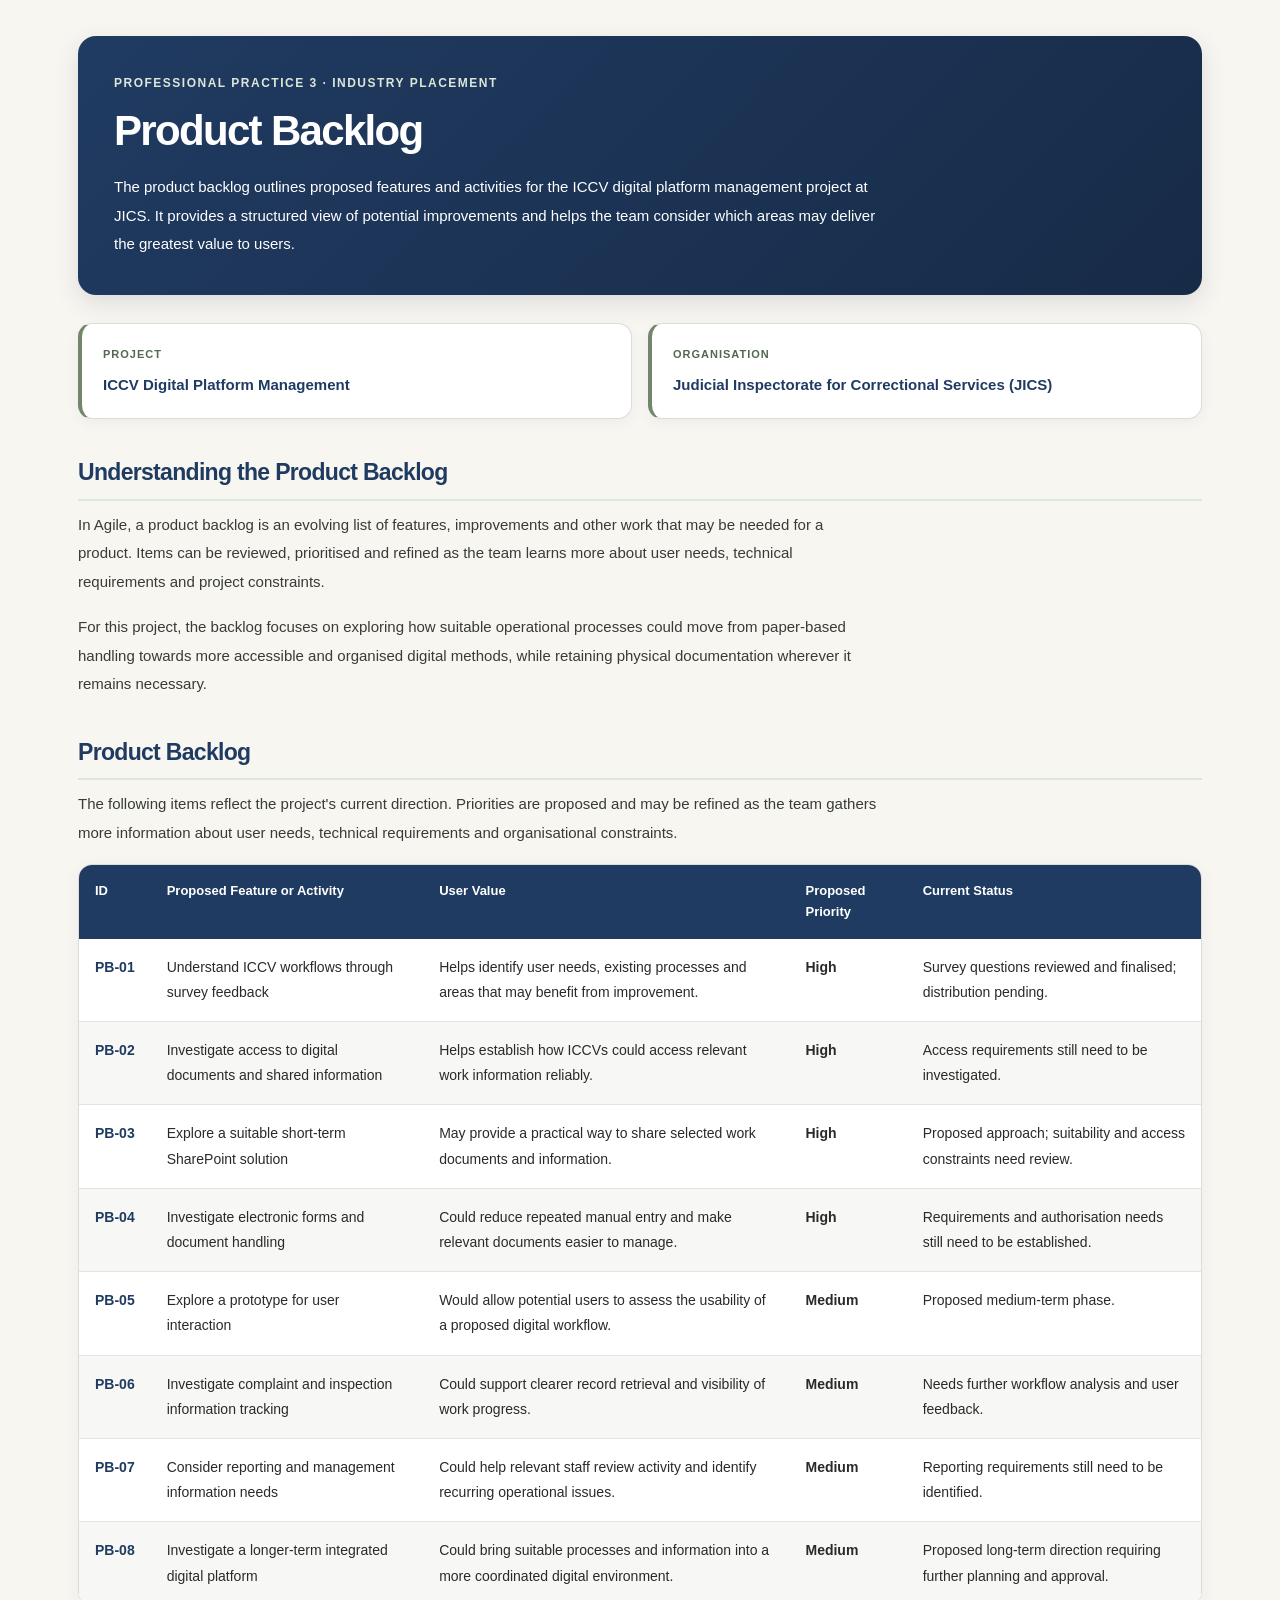
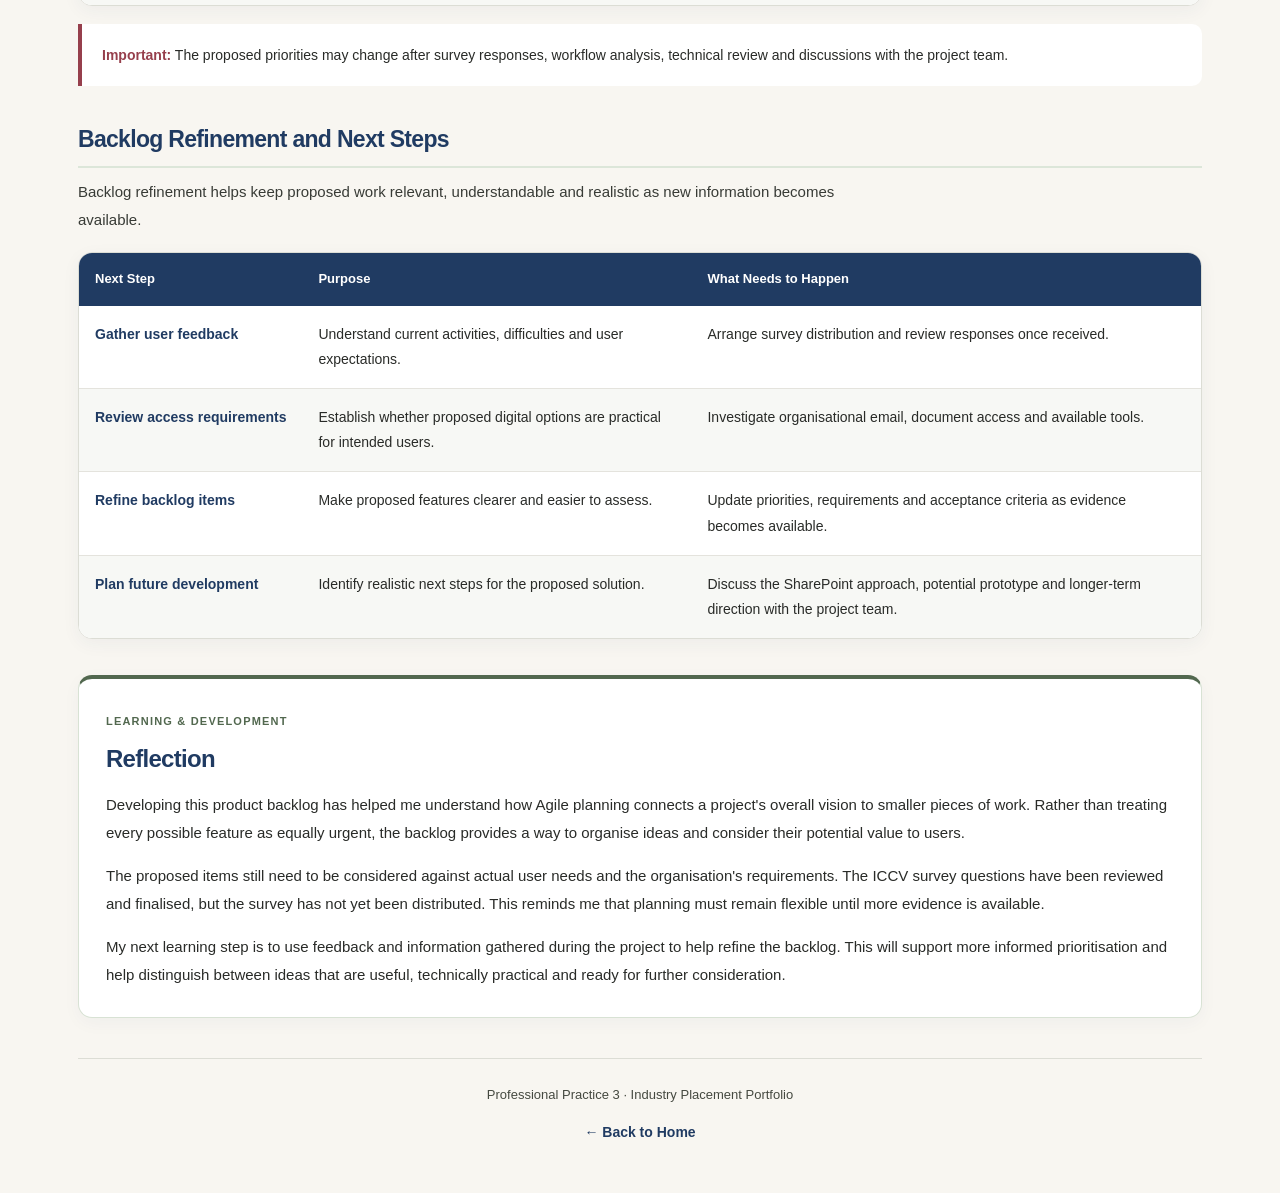
==== commit e5f90fc7: "Update product-backlog.html" ====
--- a/product-backlog.html
+++ b/product-backlog.html
@@ -1,567 +1 @@
-<!DOCTYPE html>
-
-<html lang="en">
-<head>
-  <meta charset="UTF-8">
-  <meta name="viewport" content="width=device-width, initial-scale=1.0">
-  <meta name="description" content="Product backlog for the ICCV digital platform management project at JICS.">
-  <title>Product Backlog | Nandipha Galada</title>
-  <link rel="stylesheet" href="style.css">
-
-  <style>
-    .backlog-page {
-      max-width: 1180px;
-      margin: 0 auto;
-      padding: 36px 28px 48px;
-      background: #F8F6F1;
-      color: #292B28;
-      font-family: Arial, Helvetica, sans-serif;
-      font-size: 15px;
-      line-height: 1.8;
-    }
-
-    .backlog-hero {
-      padding: 36px;
-      margin-bottom: 28px;
-      border-radius: 18px;
-      color: #FFFFFF;
-      background: linear-gradient(135deg, #203B62, #172B47);
-      box-shadow: 0 8px 24px rgba(23, 43, 71, 0.13);
-    }
-
-    .backlog-hero .eyebrow {
-      margin: 0 0 10px;
-      color: #DCE6D9;
-      font-size: 12px;
-      font-weight: 700;
-      letter-spacing: 1.5px;
-      text-transform: uppercase;
-    }
-
-    .backlog-hero h1 {
-      margin: 0 0 16px;
-      color: #FFFFFF;
-      font-size: clamp(30px, 4vw, 42px);
-      font-weight: 700;
-      line-height: 1.25;
-    }
-
-    .backlog-hero p {
-      max-width: 780px;
-      margin: 0;
-      color: #FFFFFF;
-      font-size: 15px;
-      line-height: 1.9;
-    }
-
-    .backlog-meta {
-      display: grid;
-      grid-template-columns: repeat(2, minmax(0, 1fr));
-      gap: 16px;
-      margin-bottom: 34px;
-    }
-
-    .meta-card {
-      padding: 21px;
-      border: 1px solid #DCDDD5;
-      border-left: 4px solid #71866A;
-      border-radius: 14px;
-      background: #FFFFFF;
-      box-shadow: 0 4px 14px rgba(32, 59, 98, 0.05);
-      transition: transform 0.2s ease, border-color 0.2s ease;
-    }
-
-    .meta-card:hover {
-      transform: translateY(-3px);
-      border-color: #52684F;
-      border-left-color: #71866A;
-    }
-
-    .meta-card span {
-      display: block;
-      margin-bottom: 7px;
-      color: #52684F;
-      font-size: 11px;
-      font-weight: 700;
-      letter-spacing: 1px;
-      text-transform: uppercase;
-    }
-
-    .meta-card strong {
-      display: block;
-      color: #203B62;
-      font-size: 15px;
-      font-weight: 700;
-      line-height: 1.7;
-      overflow-wrap: anywhere;
-    }
-
-    .backlog-section {
-      margin-top: 36px;
-    }
-
-    .backlog-section h2 {
-      margin: 0 0 10px;
-      padding-bottom: 9px;
-      border-bottom: 2px solid #DCE6D9;
-      color: #203B62;
-      font-size: 23px;
-      font-weight: 700;
-      line-height: 1.5;
-    }
-
-    .backlog-section .section-intro {
-      margin: 0 0 17px;
-      color: #383B36;
-      font-size: 15px;
-      line-height: 1.9;
-    }
-
-    .backlog-panel {
-      overflow: hidden;
-      border: 1px solid #DCDDD5;
-      border-radius: 14px;
-      background: #FFFFFF;
-      box-shadow: 0 5px 18px rgba(32, 59, 98, 0.05);
-    }
-
-    .table-scroll {
-      width: 100%;
-      overflow-x: auto;
-    }
-
-    .backlog-table {
-      width: 100%;
-      border-collapse: collapse;
-      background: #FFFFFF;
-      text-align: left;
-    }
-
-    .backlog-table th {
-      padding: 16px;
-      background: #203B62;
-      color: #FFFFFF;
-      font-size: 13px;
-      font-weight: 700;
-      line-height: 1.6;
-      vertical-align: top;
-    }
-
-    .backlog-table td {
-      padding: 16px;
-      border-bottom: 1px solid #E4E3DD;
-      background: #FFFFFF;
-      color: #292B28;
-      font-size: 14px;
-      line-height: 1.8;
-      vertical-align: top;
-    }
-
-    .backlog-table tbody tr:nth-child(even) td {
-      background: #F7F8F5;
-    }
-
-    .backlog-table tbody tr:hover td {
-      background: #EDF2EA;
-    }
-
-    .backlog-table tbody tr:last-child td {
-      border-bottom: none;
-    }
-
-    .backlog-table td:first-child {
-      color: #203B62;
-      font-weight: 700;
-      white-space: nowrap;
-    }
-
-    .priority {
-      color: #203B62;
-      font-weight: 700;
-      white-space: nowrap;
-    }
-
-    .backlog-note {
-      margin-top: 18px;
-      padding: 18px 20px;
-      border-left: 4px solid #963F4C;
-      border-radius: 0 10px 10px 0;
-      background: #FFFFFF;
-      color: #292B28;
-      font-size: 14px;
-      line-height: 1.9;
-    }
-
-    .backlog-note strong {
-      color: #963F4C;
-    }
-
-    .reflection-panel {
-      margin-top: 36px;
-      padding: 27px;
-      border: 1px solid #D8E2D4;
-      border-top: 4px solid #52684F;
-      border-radius: 14px;
-      background: #FFFFFF;
-      box-shadow: 0 5px 18px rgba(32, 59, 98, 0.04);
-    }
-
-    .reflection-label {
-      display: inline-block;
-      margin-bottom: 9px;
-      color: #52684F;
-      font-size: 11px;
-      font-weight: 700;
-      letter-spacing: 1.2px;
-      text-transform: uppercase;
-    }
-
-    .reflection-panel h2 {
-      margin: 0 0 14px;
-      color: #203B62;
-      font-size: 24px;
-      font-weight: 700;
-      line-height: 1.5;
-    }
-
-    .reflection-panel p {
-      margin: 0 0 14px;
-      color: #292B28;
-      font-size: 15px;
-      line-height: 1.9;
-    }
-
-    .reflection-panel p:last-child {
-      margin-bottom: 0;
-    }
-
-    .backlog-footer {
-      margin-top: 40px;
-      padding-top: 24px;
-      border-top: 1px solid #DCDDD5;
-      text-align: center;
-    }
-
-    .backlog-footer p {
-      margin: 0 0 12px;
-      color: #454940;
-      font-size: 13px;
-      line-height: 1.8;
-    }
-
-    .back-link {
-      display: inline-block;
-      color: #203B62;
-      font-size: 14px;
-      font-weight: 700;
-      text-decoration: none;
-    }
-
-    .back-link:hover {
-      color: #963F4C;
-      text-decoration: underline;
-    }
-
-    @media (max-width: 760px) {
-      .backlog-page {
-        padding: 24px 16px 36px;
-      }
-
-      .backlog-hero {
-        padding: 26px 22px;
-      }
-
-      .backlog-meta {
-        grid-template-columns: 1fr;
-      }
-
-      .backlog-table {
-        min-width: 900px;
-      }
-
-      .backlog-section h2,
-      .reflection-panel h2 {
-        font-size: 21px;
-      }
-
-      .reflection-panel {
-        padding: 21px;
-      }
-    }
-
-    @media (prefers-reduced-motion: reduce) {
-      .meta-card {
-        transition: none;
-      }
-
-      .meta-card:hover {
-        transform: none;
-      }
-    }
-
-    @media print {
-      .back-link {
-        display: none;
-      }
-
-      .backlog-page {
-        max-width: none;
-        padding: 0;
-      }
-
-      .backlog-panel,
-      .meta-card,
-      .reflection-panel {
-        box-shadow: none;
-      }
-
-      .table-scroll {
-        overflow: visible;
-      }
-
-      .backlog-table {
-        min-width: 0;
-      }
-
-      .backlog-table th,
-      .backlog-table td {
-        padding: 8px;
-      }
-    }
-  </style>
-
-</head>
-
-<body>
-  <main class="backlog-page">
-
-```
-<header class="backlog-hero">
-  <p class="eyebrow">Professional Practice 3 · Industry Placement</p>
-  <h1>Product Backlog</h1>
-  <p>
-    The product backlog outlines proposed features and activities for
-    the ICCV digital platform management project at JICS. It provides
-    a structured view of potential improvements and helps the team
-    consider which areas may deliver the greatest value to users.
-  </p>
-</header>
-
-<section class="backlog-meta" aria-label="Project information">
-  <article class="meta-card">
-    <span>Project</span>
-    <strong>ICCV Digital Platform Management</strong>
-  </article>
-
-  <article class="meta-card">
-    <span>Organisation</span>
-    <strong>Judicial Inspectorate for Correctional Services (JICS)</strong>
-  </article>
-</section>
-
-<section class="backlog-section">
-  <h2>Understanding the Product Backlog</h2>
-
-  <p class="section-intro">
-    In Agile, a product backlog is an evolving list of features,
-    improvements and other work that may be needed for a product.
-    Items can be reviewed, prioritised and refined as the team learns
-    more about user needs, technical requirements and project constraints.
-  </p>
-
-  <p class="section-intro">
-    For this project, the backlog focuses on exploring how suitable
-    operational processes could move from paper-based handling towards
-    more accessible and organised digital methods, while retaining
-    physical documentation wherever it remains necessary.
-  </p>
-</section>
-
-<section class="backlog-section">
-  <h2>Product Backlog</h2>
-
-  <p class="section-intro">
-    The following items reflect the project's current direction.
-    Priorities are proposed and may be refined as the team gathers
-    more information about user needs, technical requirements and
-    organisational constraints.
-  </p>
-
-  <div class="backlog-panel">
-    <div class="table-scroll">
-      <table class="backlog-table">
-        <thead>
-          <tr>
-            <th scope="col">ID</th>
-            <th scope="col">Proposed Feature or Activity</th>
-            <th scope="col">User Value</th>
-            <th scope="col">Proposed Priority</th>
-            <th scope="col">Current Status</th>
-          </tr>
-        </thead>
-
-        <tbody>
-          <tr>
-            <td>PB-01</td>
-            <td>Understand ICCV workflows through survey feedback</td>
-            <td>Helps identify user needs, existing processes and areas that may benefit from improvement.</td>
-            <td class="priority">High</td>
-            <td>Survey questions reviewed and finalised; distribution pending.</td>
-          </tr>
-
-          <tr>
-            <td>PB-02</td>
-            <td>Investigate access to digital documents and shared information</td>
-            <td>Helps establish how ICCVs could access relevant work information reliably.</td>
-            <td class="priority">High</td>
-            <td>Access requirements still need to be investigated.</td>
-          </tr>
-
-          <tr>
-            <td>PB-03</td>
-            <td>Explore a suitable short-term SharePoint solution</td>
-            <td>May provide a practical way to share selected work documents and information.</td>
-            <td class="priority">High</td>
-            <td>Proposed approach; suitability and access constraints need review.</td>
-          </tr>
-
-          <tr>
-            <td>PB-04</td>
-            <td>Investigate electronic forms and document handling</td>
-            <td>Could reduce repeated manual entry and make relevant documents easier to manage.</td>
-            <td class="priority">High</td>
-            <td>Requirements and authorisation needs still need to be established.</td>
-          </tr>
-
-          <tr>
-            <td>PB-05</td>
-            <td>Explore a prototype for user interaction</td>
-            <td>Would allow potential users to assess the usability of a proposed digital workflow.</td>
-            <td class="priority">Medium</td>
-            <td>Proposed medium-term phase.</td>
-          </tr>
-
-          <tr>
-            <td>PB-06</td>
-            <td>Investigate complaint and inspection information tracking</td>
-            <td>Could support clearer record retrieval and visibility of work progress.</td>
-            <td class="priority">Medium</td>
-            <td>Needs further workflow analysis and user feedback.</td>
-          </tr>
-
-          <tr>
-            <td>PB-07</td>
-            <td>Consider reporting and management information needs</td>
-            <td>Could help relevant staff review activity and identify recurring operational issues.</td>
-            <td class="priority">Medium</td>
-            <td>Reporting requirements still need to be identified.</td>
-          </tr>
-
-          <tr>
-            <td>PB-08</td>
-            <td>Investigate a longer-term integrated digital platform</td>
-            <td>Could bring suitable processes and information into a more coordinated digital environment.</td>
-            <td class="priority">Medium</td>
-            <td>Proposed long-term direction requiring further planning and approval.</td>
-          </tr>
-        </tbody>
-      </table>
-    </div>
-  </div>
-
-  <div class="backlog-note">
-    <strong>Important:</strong> The proposed priorities may change
-    after survey responses, workflow analysis, technical review and
-    discussions with the project team.
-  </div>
-</section>
-
-<section class="backlog-section">
-  <h2>Backlog Refinement and Next Steps</h2>
-
-  <p class="section-intro">
-    Backlog refinement helps keep proposed work relevant, understandable
-    and realistic as new information becomes available.
-  </p>
-
-  <div class="backlog-panel">
-    <div class="table-scroll">
-      <table class="backlog-table">
-        <thead>
-          <tr>
-            <th scope="col">Next Step</th>
-            <th scope="col">Purpose</th>
-            <th scope="col">What Needs to Happen</th>
-          </tr>
-        </thead>
-
-        <tbody>
-          <tr>
-            <td>Gather user feedback</td>
-            <td>Understand current activities, difficulties and user expectations.</td>
-            <td>Arrange survey distribution and review responses once received.</td>
-          </tr>
-
-          <tr>
-            <td>Review access requirements</td>
-            <td>Establish whether proposed digital options are practical for intended users.</td>
-            <td>Investigate organisational email, document access and available tools.</td>
-          </tr>
-
-          <tr>
-            <td>Refine backlog items</td>
-            <td>Make proposed features clearer and easier to assess.</td>
-            <td>Update priorities, requirements and acceptance criteria as evidence becomes available.</td>
-          </tr>
-
-          <tr>
-            <td>Plan future development</td>
-            <td>Identify realistic next steps for the proposed solution.</td>
-            <td>Discuss the SharePoint approach, potential prototype and longer-term direction with the project team.</td>
-          </tr>
-        </tbody>
-      </table>
-    </div>
-  </div>
-</section>
-
-<section class="reflection-panel">
-  <span class="reflection-label">Learning &amp; Development</span>
-  <h2>Reflection</h2>
-
-  <p>
-    Developing this product backlog has helped me understand how
-    Agile planning connects a project's overall vision to smaller
-    pieces of work. Rather than treating every possible feature as
-    equally urgent, the backlog provides a way to organise ideas and
-    consider their potential value to users.
-  </p>
-
-  <p>
-    The proposed items still need to be considered against actual
-    user needs and the organisation's requirements. The ICCV survey
-    questions have been reviewed and finalised, but the survey has
-    not yet been distributed. This reminds me that planning must
-    remain flexible until more evidence is available.
-  </p>
-
-  <p>
-    My next learning step is to use feedback and information gathered
-    during the project to help refine the backlog. This will support
-    more informed prioritisation and help distinguish between ideas
-    that are useful, technically practical and ready for further
-    consideration.
-  </p>
-</section>
-
-<footer class="backlog-footer">
-  <p>Professional Practice 3 · Industry Placement Portfolio</p>
-
-  <a class="back-link" href="index.html">
-    &larr; Back to Home
-  </a>
-</footer>
-
-  </main>
-</body>
-</html>
+<!DOCTYPE html> <html lang="en"> <head> <meta charset="UTF-8"> <meta name="viewport" content="width=device-width, initial-scale=1.0"> <meta name="description" content="Product backlog for the ICCV digital platform management project at JICS."> <title>Product Backlog | Nandipha Galada</title> <link rel="stylesheet" href="style.css"> <style> .backlog-page { max-width: 1180px; margin: 0 auto; padding: 36px 28px 48px; background: #F8F6F1; color: #292B28; font-family: Arial, Helvetica, sans-serif; font-size: 15px; line-height: 1.8; } .backlog-hero { padding: 36px; margin-bottom: 28px; border-radius: 18px; color: #FFFFFF; background: linear-gradient(135deg, #203B62, #172B47); box-shadow: 0 8px 24px rgba(23, 43, 71, 0.13); } .backlog-hero .eyebrow { margin: 0 0 10px; color: #DCE6D9; font-size: 12px; font-weight: 700; letter-spacing: 1.5px; text-transform: uppercase; } .backlog-hero h1 { margin: 0 0 16px; color: #FFFFFF; font-size: clamp(30px, 4vw, 42px); font-weight: 700; line-height: 1.25; } .backlog-hero p { max-width: 780px; margin: 0; color: #FFFFFF; font-size: 15px; line-height: 1.9; } .backlog-meta { display: grid; grid-template-columns: repeat(2, minmax(0, 1fr)); gap: 16px; margin-bottom: 34px; } .meta-card { padding: 21px; border: 1px solid #DCDDD5; border-left: 4px solid #71866A; border-radius: 14px; background: #FFFFFF; box-shadow: 0 4px 14px rgba(32, 59, 98, 0.05); transition: transform 0.2s ease, border-color 0.2s ease; } .meta-card:hover { transform: translateY(-3px); border-color: #52684F; border-left-color: #71866A; } .meta-card span { display: block; margin-bottom: 7px; color: #52684F; font-size: 11px; font-weight: 700; letter-spacing: 1px; text-transform: uppercase; } .meta-card strong { display: block; color: #203B62; font-size: 15px; font-weight: 700; line-height: 1.7; overflow-wrap: anywhere; } .backlog-section { margin-top: 36px; } .backlog-section h2 { margin: 0 0 10px; padding-bottom: 9px; border-bottom: 2px solid #DCE6D9; color: #203B62; font-size: 23px; font-weight: 700; line-height: 1.5; } .backlog-section .section-intro { margin: 0 0 17px; color: #383B36; font-size: 15px; line-height: 1.9; } .backlog-panel { overflow: hidden; border: 1px solid #DCDDD5; border-radius: 14px; background: #FFFFFF; box-shadow: 0 5px 18px rgba(32, 59, 98, 0.05); } .table-scroll { width: 100%; overflow-x: auto; } .backlog-table { width: 100%; border-collapse: collapse; background: #FFFFFF; text-align: left; } .backlog-table th { padding: 16px; background: #203B62; color: #FFFFFF; font-size: 13px; font-weight: 700; line-height: 1.6; vertical-align: top; } .backlog-table td { padding: 16px; border-bottom: 1px solid #E4E3DD; background: #FFFFFF; color: #292B28; font-size: 14px; line-height: 1.8; vertical-align: top; } .backlog-table tbody tr:nth-child(even) td { background: #F7F8F5; } .backlog-table tbody tr:hover td { background: #EDF2EA; } .backlog-table tbody tr:last-child td { border-bottom: none; } .backlog-table td:first-child { color: #203B62; font-weight: 700; white-space: nowrap; } .priority { color: #203B62; font-weight: 700; white-space: nowrap; } .backlog-note { margin-top: 18px; padding: 18px 20px; border-left: 4px solid #963F4C; border-radius: 0 10px 10px 0; background: #FFFFFF; color: #292B28; font-size: 14px; line-height: 1.9; } .backlog-note strong { color: #963F4C; } .reflection-panel { margin-top: 36px; padding: 27px; border: 1px solid #D8E2D4; border-top: 4px solid #52684F; border-radius: 14px; background: #FFFFFF; box-shadow: 0 5px 18px rgba(32, 59, 98, 0.04); } .reflection-label { display: inline-block; margin-bottom: 9px; color: #52684F; font-size: 11px; font-weight: 700; letter-spacing: 1.2px; text-transform: uppercase; } .reflection-panel h2 { margin: 0 0 14px; color: #203B62; font-size: 24px; font-weight: 700; line-height: 1.5; } .reflection-panel p { margin: 0 0 14px; color: #292B28; font-size: 15px; line-height: 1.9; } .reflection-panel p:last-child { margin-bottom: 0; } .backlog-footer { margin-top: 40px; padding-top: 24px; border-top: 1px solid #DCDDD5; text-align: center; } .backlog-footer p { margin: 0 0 12px; color: #454940; font-size: 13px; line-height: 1.8; } .back-link { display: inline-block; color: #203B62; font-size: 14px; font-weight: 700; text-decoration: none; } .back-link:hover { color: #963F4C; text-decoration: underline; } @media (max-width: 760px) { .backlog-page { padding: 24px 16px 36px; } .backlog-hero { padding: 26px 22px; } .backlog-meta { grid-template-columns: 1fr; } .backlog-table { min-width: 900px; } .backlog-section h2, .reflection-panel h2 { font-size: 21px; } .reflection-panel { padding: 21px; } } @media (prefers-reduced-motion: reduce) { .meta-card { transition: none; } .meta-card:hover { transform: none; } } @media print { .back-link { display: none; } .backlog-page { max-width: none; padding: 0; } .backlog-panel, .meta-card, .reflection-panel { box-shadow: none; } .table-scroll { overflow: visible; } .backlog-table { min-width: 0; } .backlog-table th, .backlog-table td { padding: 8px; } } </style> </head> <body> <main class="backlog-page"> <header class="backlog-hero"> <p class="eyebrow">Professional Practice 3 · Industry Placement</p> <h1>Product Backlog</h1> <p> The product backlog outlines proposed features and activities for the ICCV digital platform management project at JICS. It provides a structured view of potential improvements and helps the team consider which areas may deliver the greatest value to users. </p> </header> <section class="backlog-meta" aria-label="Project information"> <article class="meta-card"> <span>Project</span> <strong>ICCV Digital Platform Management</strong> </article> <article class="meta-card"> <span>Organisation</span> <strong>Judicial Inspectorate for Correctional Services (JICS)</strong> </article> </section> <section class="backlog-section"> <h2>Understanding the Product Backlog</h2> <p class="section-intro"> In Agile, a product backlog is an evolving list of features, improvements and other work that may be needed for a product. Items can be reviewed, prioritised and refined as the team learns more about user needs, technical requirements and project constraints. </p> <p class="section-intro"> For this project, the backlog focuses on exploring how suitable operational processes could move from paper-based handling towards more accessible and organised digital methods, while retaining physical documentation wherever it remains necessary. </p> </section> <section class="backlog-section"> <h2>Product Backlog</h2> <p class="section-intro"> The following items reflect the project's current direction. Priorities are proposed and may be refined as the team gathers more information about user needs, technical requirements and organisational constraints. </p> <div class="backlog-panel"> <div class="table-scroll"> <table class="backlog-table"> <thead> <tr> <th scope="col">ID</th> <th scope="col">Proposed Feature or Activity</th> <th scope="col">User Value</th> <th scope="col">Proposed Priority</th> <th scope="col">Current Status</th> </tr> </thead> <tbody> <tr> <td>PB-01</td> <td>Understand ICCV workflows through survey feedback</td> <td> Helps identify user needs, existing processes and areas that may benefit from improvement. </td> <td class="priority">High</td> <td>Survey questions reviewed and finalised; distribution pending.</td> </tr> <tr> <td>PB-02</td> <td>Investigate access to digital documents and shared information</td> <td> Helps establish how ICCVs could access relevant work information reliably. </td> <td class="priority">High</td> <td>Access requirements still need to be investigated.</td> </tr> <tr> <td>PB-03</td> <td>Explore a suitable short-term SharePoint solution</td> <td> May provide a practical way to share selected work documents and information. </td> <td class="priority">High</td> <td>Proposed approach; suitability and access constraints need review.</td> </tr> <tr> <td>PB-04</td> <td>Investigate electronic forms and document handling</td> <td> Could reduce repeated manual entry and make relevant documents easier to manage. </td> <td class="priority">High</td> <td>Requirements and authorisation needs still need to be established.</td> </tr> <tr> <td>PB-05</td> <td>Explore a prototype for user interaction</td> <td> Would allow potential users to assess the usability of a proposed digital workflow. </td> <td class="priority">Medium</td> <td>Proposed medium-term phase.</td> </tr> <tr> <td>PB-06</td> <td>Investigate complaint and inspection information tracking</td> <td> Could support clearer record retrieval and visibility of work progress. </td> <td class="priority">Medium</td> <td>Needs further workflow analysis and user feedback.</td> </tr> <tr> <td>PB-07</td> <td>Consider reporting and management information needs</td> <td> Could help relevant staff review activity and identify recurring operational issues. </td> <td class="priority">Medium</td> <td>Reporting requirements still need to be identified.</td> </tr> <tr> <td>PB-08</td> <td>Investigate a longer-term integrated digital platform</td> <td> Could bring suitable processes and information into a more coordinated digital environment. </td> <td class="priority">Medium</td> <td>Proposed long-term direction requiring further planning and approval.</td> </tr> </tbody> </table> </div> </div> <div class="backlog-note"> <strong>Important:</strong> The proposed priorities may change after survey responses, workflow analysis, technical review and discussions with the project team. </div> </section> <section class="backlog-section"> <h2>Backlog Refinement and Next Steps</h2> <p class="section-intro"> Backlog refinement helps keep proposed work relevant, understandable and realistic as new information becomes available. </p> <div class="backlog-panel"> <div class="table-scroll"> <table class="backlog-table"> <thead> <tr> <th scope="col">Next Step</th> <th scope="col">Purpose</th> <th scope="col">What Needs to Happen</th> </tr> </thead> <tbody> <tr> <td>Gather user feedback</td> <td> Understand current activities, difficulties and user expectations. </td> <td>Arrange survey distribution and review responses once received.</td> </tr> <tr> <td>Review access requirements</td> <td> Establish whether proposed digital options are practical for intended users. </td> <td>Investigate organisational email, document access and available tools.</td> </tr> <tr> <td>Refine backlog items</td> <td>Make proposed features clearer and easier to assess.</td> <td> Update priorities, requirements and acceptance criteria as evidence becomes available. </td> </tr> <tr> <td>Plan future development</td> <td>Identify realistic next steps for the proposed solution.</td> <td> Discuss the SharePoint approach, potential prototype and longer-term direction with the project team. </td> </tr> </tbody> </table> </div> </div> </section> <section class="reflection-panel"> <span class="reflection-label">Learning &amp; Development</span> <h2>Reflection</h2> <p> Developing this product backlog has helped me understand how Agile planning connects a project's overall vision to smaller pieces of work. Rather than treating every possible feature as equally urgent, the backlog provides a way to organise ideas and consider their potential value to users. </p> <p> The proposed items still need to be considered against actual user needs and the organisation's requirements. The ICCV survey questions have been reviewed and finalised, but the survey has not yet been distributed. This reminds me that planning must remain flexible until more evidence is available. </p> <p> My next learning step is to use feedback and information gathered during the project to help refine the backlog. This will support more informed prioritisation and help distinguish between ideas that are useful, technically practical and ready for further consideration. </p> </section> <footer class="backlog-footer"> <p>Professional Practice 3 · Industry Placement Portfolio</p> <a class="back-link" href="index.html"> &larr; Back to Home </a> </footer> </main> </body> </html>
